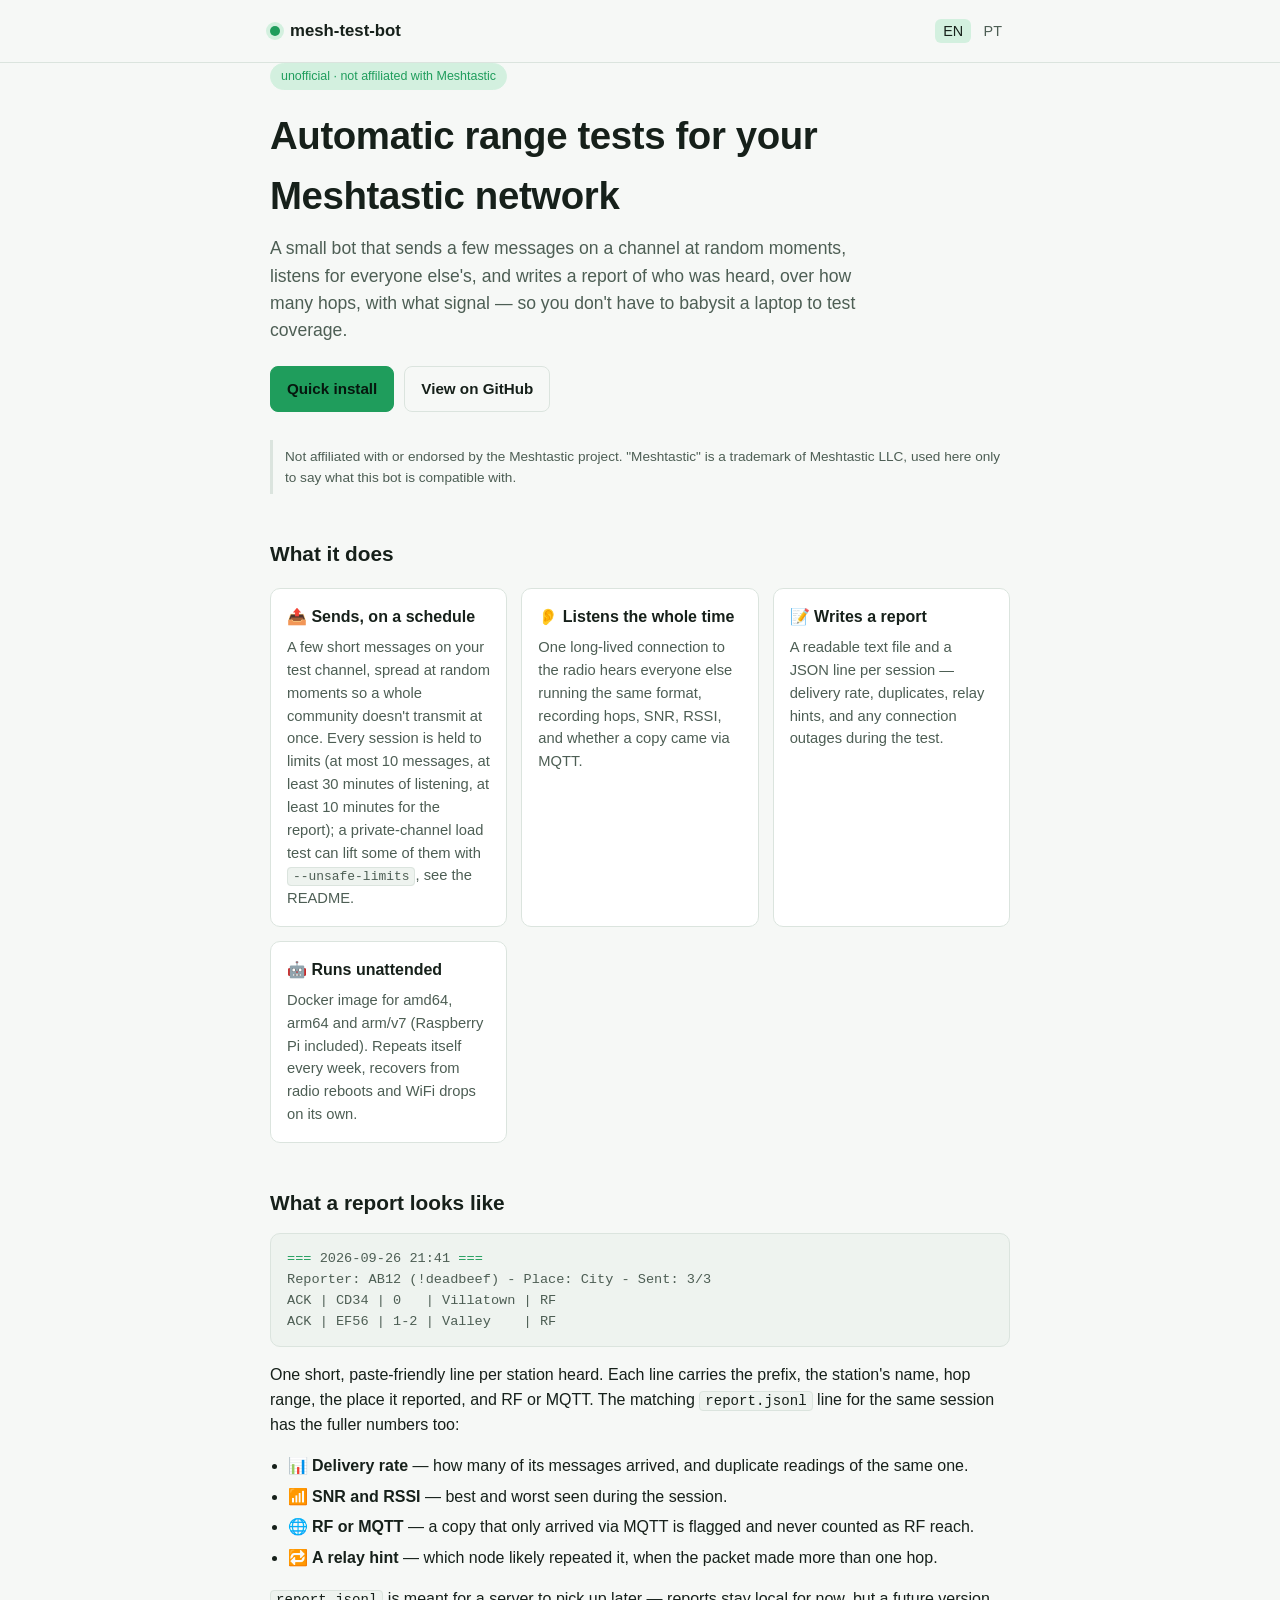
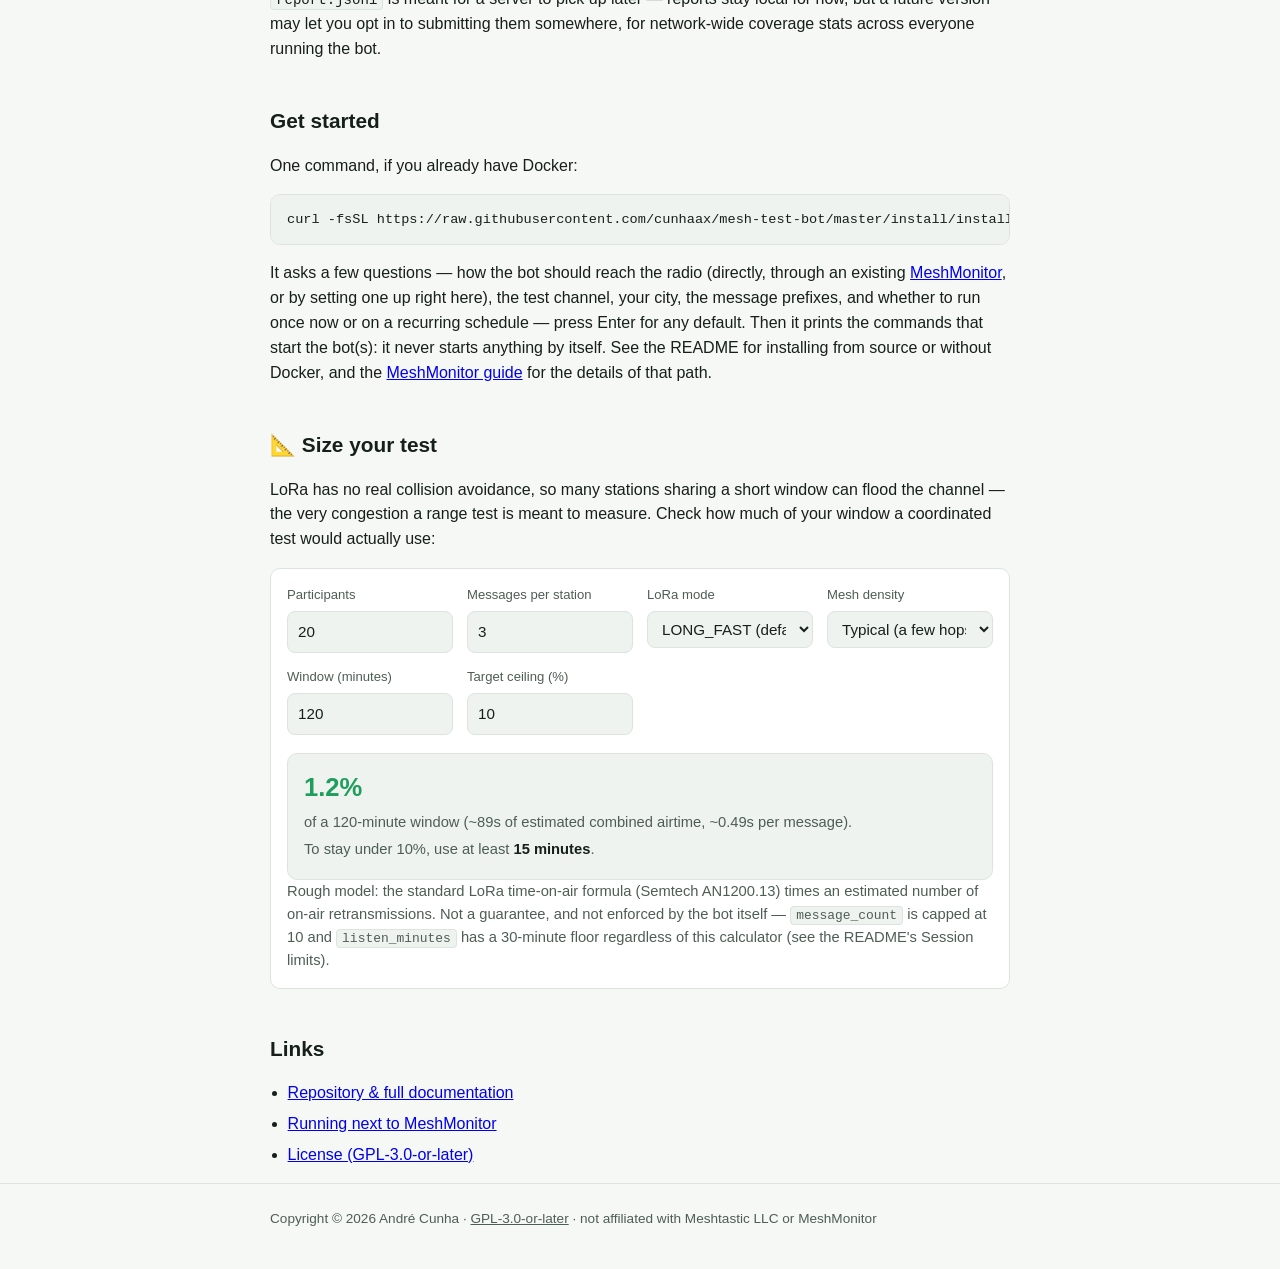
==== docs/index.html @ 31a236e5 "Address review: docs, upgrade note and test gaps for the limits change The README contradicted the u" ====
<!doctype html>
<html lang="en">
<head>
<meta charset="utf-8">
<meta name="viewport" content="width=device-width, initial-scale=1">
<title>mesh-test-bot</title>
<meta name="description" content="An unofficial bot for automatic range tests on a Meshtastic network: scheduled messages, RF/MQTT-aware listening, and a per-session report.">
<link rel="stylesheet" href="assets/style.css">
</head>
<body>
<header class="top">
  <div class="wrap">
    <a class="brand" href="./"><span class="dot"></span> mesh-test-bot</a>
    <nav class="langs">
      <a class="current" href="./">EN</a>
      <a href="pt/">PT</a>
    </nav>
  </div>
</header>

<main class="wrap">
  <section class="hero">
    <span class="badge">unofficial · not affiliated with Meshtastic</span>
    <h1>Automatic range tests for your Meshtastic network</h1>
    <p class="lead">
      A small bot that sends a few messages on a channel at random moments, listens for
      everyone else's, and writes a report of who was heard, over how many hops, with
      what signal — so you don't have to babysit a laptop to test coverage.
    </p>
    <div class="cta-row">
      <a class="btn primary" href="https://github.com/cunhaax/mesh-test-bot#quick-install-docker-no-git">Quick install</a>
      <a class="btn ghost" href="https://github.com/cunhaax/mesh-test-bot">View on GitHub</a>
    </div>
    <p class="disclaimer">
      Not affiliated with or endorsed by the Meshtastic project. "Meshtastic" is a
      trademark of Meshtastic LLC, used here only to say what this bot is compatible with.
    </p>
  </section>

  <h2>What it does</h2>
  <div class="grid">
    <div class="card">
      <h3>📤 Sends, on a schedule</h3>
      <p>A few short messages on your test channel, spread at random moments so a whole
      community doesn't transmit at once. Every session is held to limits (at most 10 messages,
      at least 30 minutes of listening, at least 10 minutes for the report); a private-channel load
      test can lift some of them with <code>--unsafe-limits</code>, see the README.</p>
    </div>
    <div class="card">
      <h3>👂 Listens the whole time</h3>
      <p>One long-lived connection to the radio hears everyone else running the same
      format, recording hops, SNR, RSSI, and whether a copy came via MQTT.</p>
    </div>
    <div class="card">
      <h3>📝 Writes a report</h3>
      <p>A readable text file and a JSON line per session — delivery rate, duplicates,
      relay hints, and any connection outages during the test.</p>
    </div>
    <div class="card">
      <h3>🤖 Runs unattended</h3>
      <p>Docker image for amd64, arm64 and arm/v7 (Raspberry Pi included). Repeats itself
      every week, recovers from radio reboots and WiFi drops on its own.</p>
    </div>
  </div>

  <h2>What a report looks like</h2>
  <pre class="report-sample"><span class="hl">===</span> 2026-09-26 21:41 <span class="hl">===</span>
Reporter: AB12 (!deadbeef) - Place: City - Sent: 3/3
ACK | CD34 | 0   | Villatown | RF
ACK | EF56 | 1-2 | Valley    | RF</pre>
  <p>One short, paste-friendly line per station heard. Each line carries the prefix,
  the station's name, hop range, the place it reported, and RF or MQTT. The matching
  <code>report.jsonl</code> line for the same session has the fuller numbers too:</p>
  <ul class="plain">
    <li>📊 <strong>Delivery rate</strong> — how many of its messages arrived, and duplicate readings of the same one.</li>
    <li>📶 <strong>SNR and RSSI</strong> — best and worst seen during the session.</li>
    <li>🌐 <strong>RF or MQTT</strong> — a copy that only arrived via MQTT is flagged and never counted as RF reach.</li>
    <li>🔁 <strong>A relay hint</strong> — which node likely repeated it, when the packet made more than one hop.</li>
  </ul>
  <p><code>report.jsonl</code> is meant for a server to pick up later — reports stay
  local for now, but a future version may let you opt in to submitting them
  somewhere, for network-wide coverage stats across everyone running the bot.</p>

  <h2>Get started</h2>
  <p>One command, if you already have Docker:</p>
  <pre><code>curl -fsSL https://raw.githubusercontent.com/cunhaax/mesh-test-bot/master/install/install.sh | sh</code></pre>
  <p>It asks a few questions — how the bot should reach the radio (directly, through an
  existing <a href="https://meshmonitor.org">MeshMonitor</a>, or by setting one up right
  here), the test channel, your city, the message prefixes, and whether to run once now
  or on a recurring schedule — press Enter for any default. Then it prints the commands that start the bot(s): it never starts anything by itself.
  See the README for installing from source or without Docker, and the
  <a href="https://github.com/cunhaax/mesh-test-bot/blob/master/docs/meshmonitor.md">MeshMonitor guide</a>
  for the details of that path.</p>

  <h2>📐 Size your test</h2>
  <p>LoRa has no real collision avoidance, so many stations sharing a short window can
  flood the channel — the very congestion a range test is meant to measure. Check how
  much of your window a coordinated test would actually use:</p>

  <div class="calc card">
    <div class="calc-grid">
      <label>Participants
        <input type="number" id="calcParticipants" value="20" min="1" max="5000">
      </label>
      <label>Messages per station
        <input type="number" id="calcCount" value="3" min="1" max="50">
      </label>
      <label>LoRa mode
        <select id="calcMode">
          <option value="LONG_FAST" selected>LONG_FAST (default)</option>
          <option value="MEDIUM_FAST">MEDIUM_FAST</option>
          <option value="SHORT_FAST">SHORT_FAST</option>
          <option value="SHORT_TURBO">SHORT_TURBO</option>
          <option value="LONG_MODERATE">LONG_MODERATE</option>
          <option value="LONG_SLOW">LONG_SLOW</option>
          <option value="custom">Custom…</option>
        </select>
      </label>
      <label>Mesh density
        <select id="calcMultiplier">
          <option value="1.5">Sparse (mostly direct, ~1.5×)</option>
          <option value="3" selected>Typical (a few hops, ~3×)</option>
          <option value="5">Dense (many relays, ~5×)</option>
        </select>
      </label>
      <label>Window (minutes)
        <input type="number" id="calcWindow" value="120" min="1" max="10080">
      </label>
      <label>Target ceiling (%)
        <input type="number" id="calcTarget" value="10" min="1" max="100">
      </label>
      <div class="calc-custom" id="calcCustomFields" hidden>
        <label>Bandwidth (kHz) <input type="number" id="calcBw" value="250" min="10" max="1000"></label>
        <label>Spreading factor <input type="number" id="calcSf" value="11" min="7" max="12"></label>
        <label>Coding rate (4/x) <input type="number" id="calcCr" value="5" min="5" max="8"></label>
      </div>
    </div>
    <div class="calc-result" id="calcResult"></div>
    <p class="calc-note">Rough model: the standard LoRa time-on-air formula (Semtech
    AN1200.13) times an estimated number of on-air retransmissions. Not a guarantee, and
    not enforced by the bot itself — <code>message_count</code> is capped at 10 and
    <code>listen_minutes</code> has a 30-minute floor regardless of this calculator (see
    the README's Session limits).</p>
  </div>

  <h2>Links</h2>
  <ul class="plain">
    <li><a href="https://github.com/cunhaax/mesh-test-bot">Repository &amp; full documentation</a></li>
    <li><a href="https://github.com/cunhaax/mesh-test-bot/blob/master/docs/meshmonitor.md">Running next to MeshMonitor</a></li>
    <li><a href="https://github.com/cunhaax/mesh-test-bot/blob/master/LICENSE">License (GPL-3.0-or-later)</a></li>
  </ul>
</main>

<footer>
  <div class="wrap">
    Copyright © 2026 André Cunha · <a href="https://github.com/cunhaax/mesh-test-bot/blob/master/LICENSE">GPL-3.0-or-later</a> · not affiliated with Meshtastic LLC or MeshMonitor
  </div>
</footer>

<script src="assets/calculator.js"></script>
<script>
MeshCalc.wireForm({
  place: "City",
  of: function (windowMinutes, totalAirtime, perTx) {
    return "of a " + windowMinutes + "-minute window (~" + totalAirtime +
      "s of estimated combined airtime, ~" + perTx + "s per message).";
  },
  target: function (targetPercent, minutes) {
    return "To stay under " + targetPercent + "%, use at least <strong>" + minutes + " minutes</strong>.";
  }
});
</script>
</body>
</html>
---- docs/assets/style.css ----
:root {
  --bg: #0f1512;
  --panel: #161d19;
  --border: #263129;
  --text: #e7ede9;
  --muted: #9db0a4;
  --accent: #5fd38d;
  --accent-dim: #2f6b4c;
  --mono-bg: #0b100d;
  --danger: #ff8a7a;
  --danger-dim: #4a251f;
  --radius: 10px;
  --max: 780px;
}

@media (prefers-color-scheme: light) {
  :root {
    --bg: #f6f8f6;
    --panel: #ffffff;
    --border: #dbe4de;
    --text: #16201a;
    --muted: #4d5e54;
    --accent: #1f9d5c;
    --accent-dim: #d3f0df;
    --mono-bg: #eef3ef;
    --danger: #c0392b;
    --danger-dim: #fbe4e1;
  }
}

* { box-sizing: border-box; }

html { scroll-behavior: smooth; }

body {
  margin: 0;
  background: var(--bg);
  color: var(--text);
  font-family: -apple-system, BlinkMacSystemFont, "Segoe UI", Roboto, Helvetica, Arial, sans-serif;
  line-height: 1.55;
}

.wrap {
  max-width: var(--max);
  margin: 0 auto;
  padding: 0 20px;
}

header.top {
  border-bottom: 1px solid var(--border);
  padding: 18px 0;
}

header.top .wrap {
  display: flex;
  align-items: center;
  justify-content: space-between;
  gap: 12px;
}

.brand {
  display: flex;
  align-items: center;
  gap: 10px;
  font-weight: 700;
  font-size: 1.05rem;
  color: var(--text);
  text-decoration: none;
}

.brand .dot {
  width: 10px;
  height: 10px;
  border-radius: 50%;
  background: var(--accent);
  box-shadow: 0 0 0 4px var(--accent-dim);
  flex: none;
}

.langs a {
  color: var(--muted);
  text-decoration: none;
  font-size: 0.9rem;
  padding: 4px 8px;
  border-radius: 6px;
}

.langs a.current {
  color: var(--text);
  background: var(--accent-dim);
}

main { padding: 48px 0 64px; }

.hero h1 {
  font-size: clamp(1.7rem, 4vw, 2.4rem);
  margin: 0 0 10px;
  letter-spacing: -0.01em;
}

.hero p.lead {
  color: var(--muted);
  font-size: 1.1rem;
  max-width: 60ch;
  margin: 0 0 22px;
}

.badge {
  display: inline-block;
  font-size: 0.78rem;
  color: var(--accent);
  border: 1px solid var(--accent-dim);
  background: var(--accent-dim);
  padding: 3px 10px;
  border-radius: 999px;
  margin-bottom: 16px;
}

.cta-row {
  display: flex;
  flex-wrap: wrap;
  gap: 10px;
  margin: 8px 0 4px;
}

.btn {
  display: inline-block;
  padding: 10px 16px;
  border-radius: 8px;
  text-decoration: none;
  font-weight: 600;
  font-size: 0.95rem;
  border: 1px solid var(--border);
}

.btn.primary {
  background: var(--accent);
  color: #06170e;
  border-color: var(--accent);
}

.btn.ghost {
  color: var(--text);
  background: transparent;
}

.disclaimer {
  font-size: 0.85rem;
  color: var(--muted);
  border-left: 3px solid var(--border);
  padding: 6px 0 6px 12px;
  margin: 28px 0;
}

h2 {
  font-size: 1.3rem;
  margin: 44px 0 14px;
}

.grid {
  display: grid;
  grid-template-columns: repeat(auto-fit, minmax(200px, 1fr));
  gap: 14px;
  margin: 18px 0;
}

.card {
  background: var(--panel);
  border: 1px solid var(--border);
  border-radius: var(--radius);
  padding: 16px;
}

.card h3 {
  margin: 0 0 6px;
  font-size: 1rem;
}

.card p {
  margin: 0;
  color: var(--muted);
  font-size: 0.92rem;
}

pre {
  background: var(--mono-bg);
  border: 1px solid var(--border);
  border-radius: var(--radius);
  padding: 14px 16px;
  overflow-x: auto;
  font-size: 0.85rem;
}

code {
  font-family: ui-monospace, SFMono-Regular, Menlo, Consolas, monospace;
}

p code, li code {
  background: var(--mono-bg);
  border: 1px solid var(--border);
  border-radius: 4px;
  padding: 1px 5px;
  font-size: 0.88em;
}

.report-sample {
  color: var(--muted);
}
.report-sample .hl { color: var(--accent); }

ul.plain {
  padding-left: 1.1em;
  color: var(--text);
}
ul.plain li { margin: 6px 0; }

footer {
  border-top: 1px solid var(--border);
  padding: 24px 0 40px;
  color: var(--muted);
  font-size: 0.85rem;
}

footer a { color: var(--muted); }

.calc-grid {
  display: grid;
  grid-template-columns: repeat(auto-fit, minmax(150px, 1fr));
  gap: 14px;
}

.calc-grid label, .calc-custom label {
  display: flex;
  flex-direction: column;
  gap: 6px;
  font-size: 0.82rem;
  color: var(--muted);
}

.calc input, .calc select {
  font: inherit;
  font-size: 0.95rem;
  padding: 8px 10px;
  border-radius: 8px;
  border: 1px solid var(--border);
  background: var(--mono-bg);
  color: var(--text);
  width: 100%;
}

.calc-custom {
  grid-column: 1 / -1;
  display: grid;
  grid-template-columns: repeat(auto-fit, minmax(110px, 1fr));
  gap: 14px;
  margin-top: -2px;
}

.calc-custom[hidden] { display: none; }

.calc-result {
  margin-top: 18px;
  padding: 14px 16px;
  border-radius: var(--radius);
  background: var(--mono-bg);
  border: 1px solid var(--border);
  font-size: 0.92rem;
  color: var(--text);
}

.calc-result .big {
  font-size: 1.6rem;
  font-weight: 700;
  color: var(--accent);
}

.calc-result.over .big { color: var(--danger); }
.calc-result.over { border-color: var(--danger-dim); }

.calc-result p { margin: 4px 0; }
.calc-result strong { color: var(--text); }

.calc-note {
  font-size: 0.8rem;
  color: var(--muted);
  margin-top: 12px;
}

@media (max-width: 480px) {
  .cta-row { flex-direction: column; }
  .btn { text-align: center; }
}
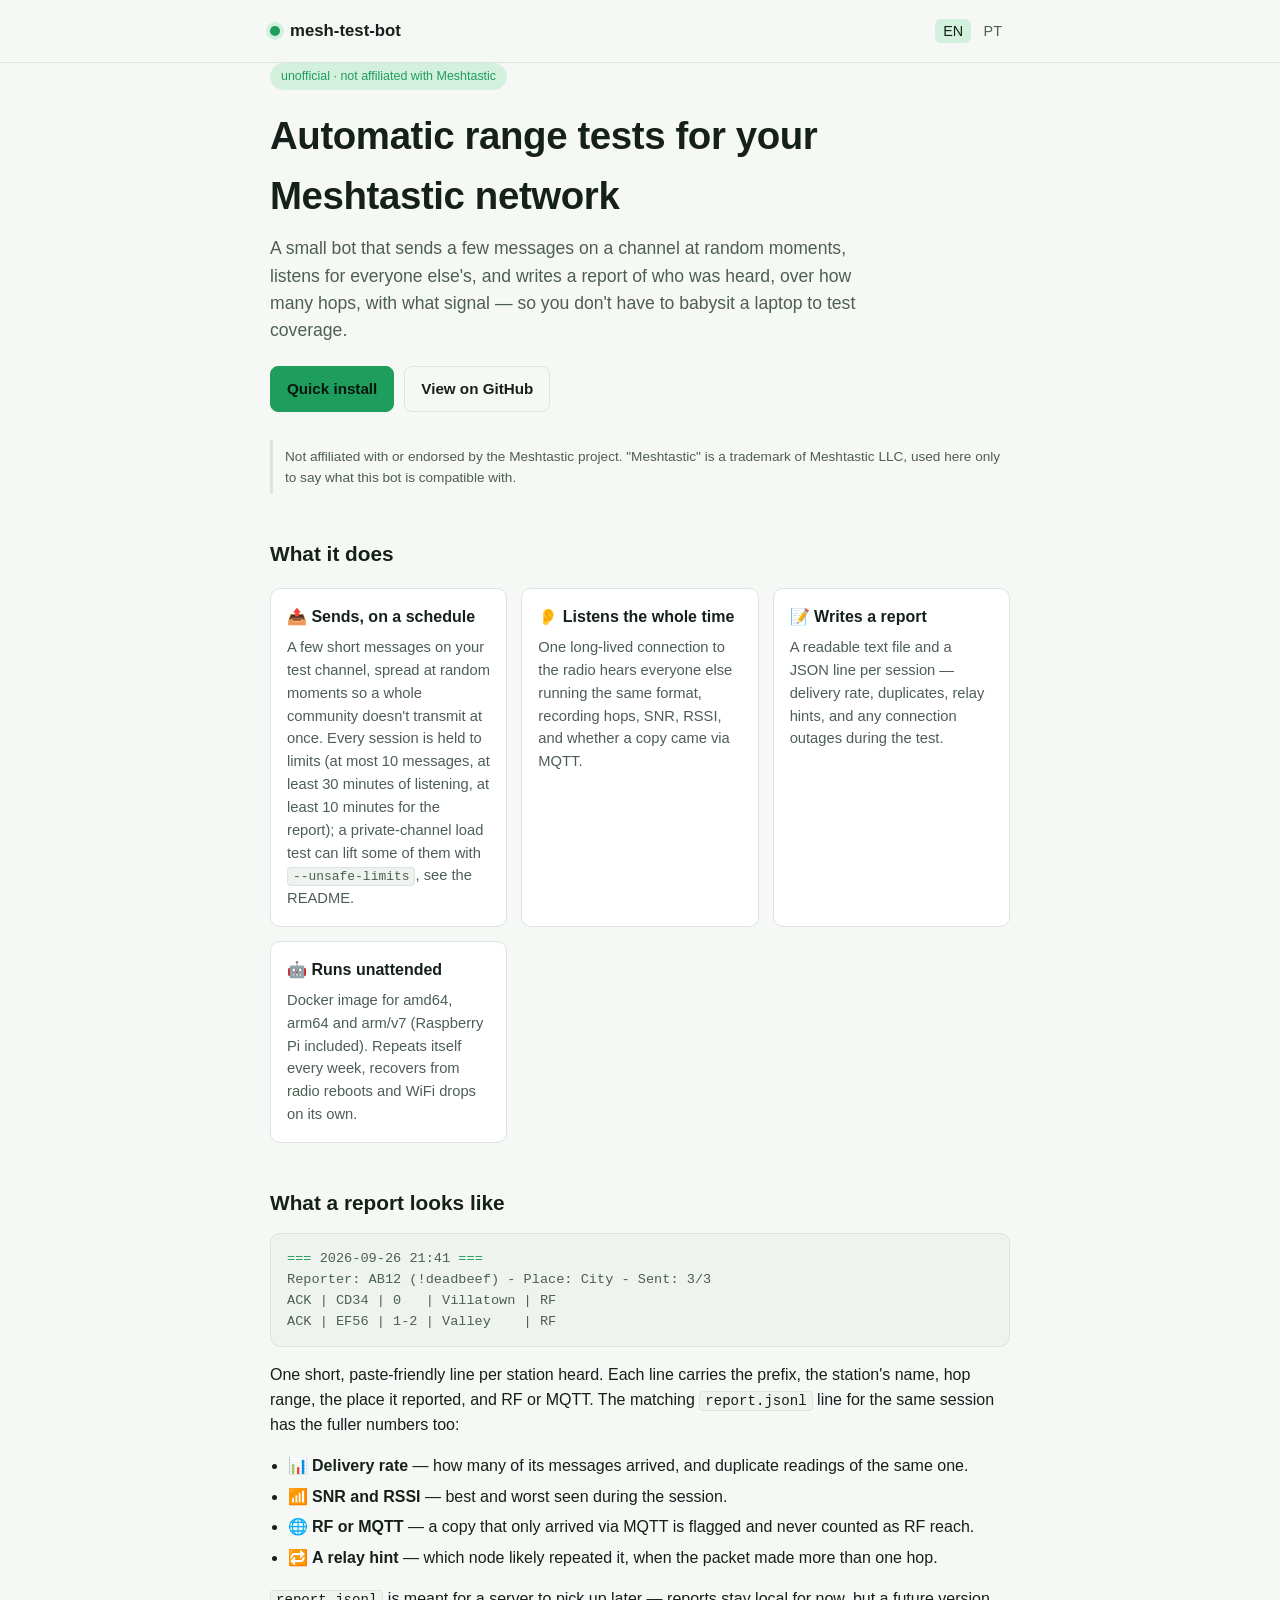
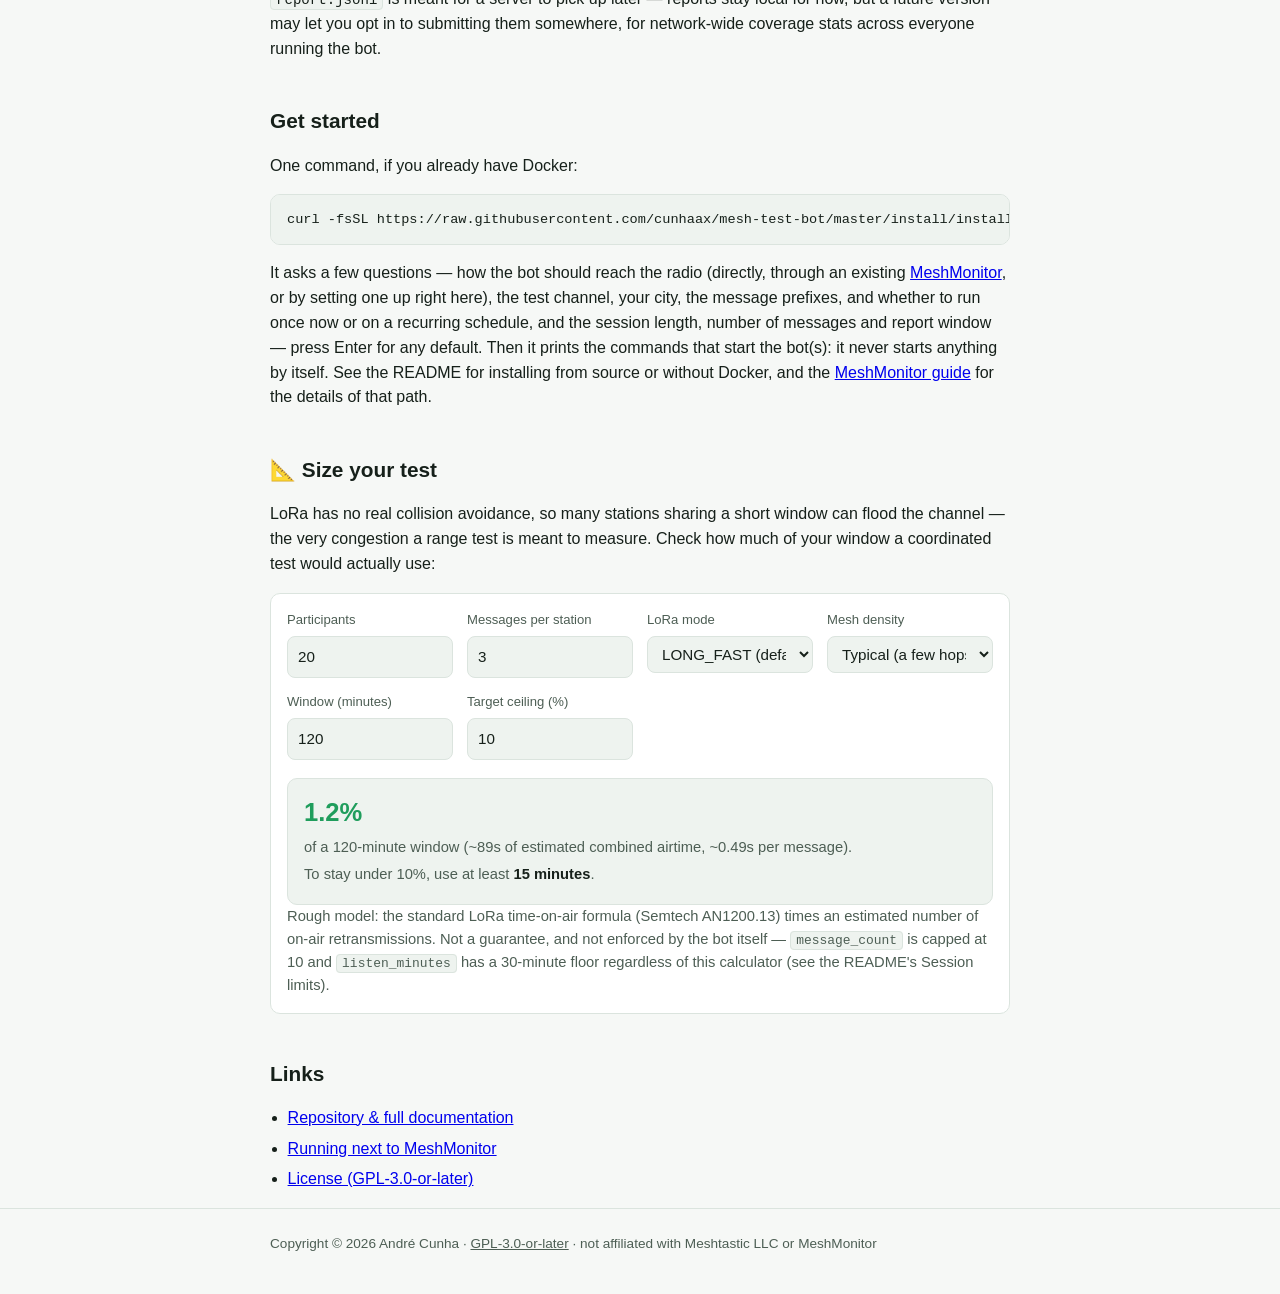
==== commit 30f8540a: "Show the session values in the installer's output and cap their length The printed text named the se" ====
--- a/docs/index.html
+++ b/docs/index.html
@@ -87,7 +87,8 @@
   <p>It asks a few questions — how the bot should reach the radio (directly, through an
   existing <a href="https://meshmonitor.org">MeshMonitor</a>, or by setting one up right
   here), the test channel, your city, the message prefixes, and whether to run once now
-  or on a recurring schedule — press Enter for any default. Then it prints the commands that start the bot(s): it never starts anything by itself.
+  or on a recurring schedule, and the session length, number of messages and report window
+  — press Enter for any default. Then it prints the commands that start the bot(s): it never starts anything by itself.
   See the README for installing from source or without Docker, and the
   <a href="https://github.com/cunhaax/mesh-test-bot/blob/master/docs/meshmonitor.md">MeshMonitor guide</a>
   for the details of that path.</p>
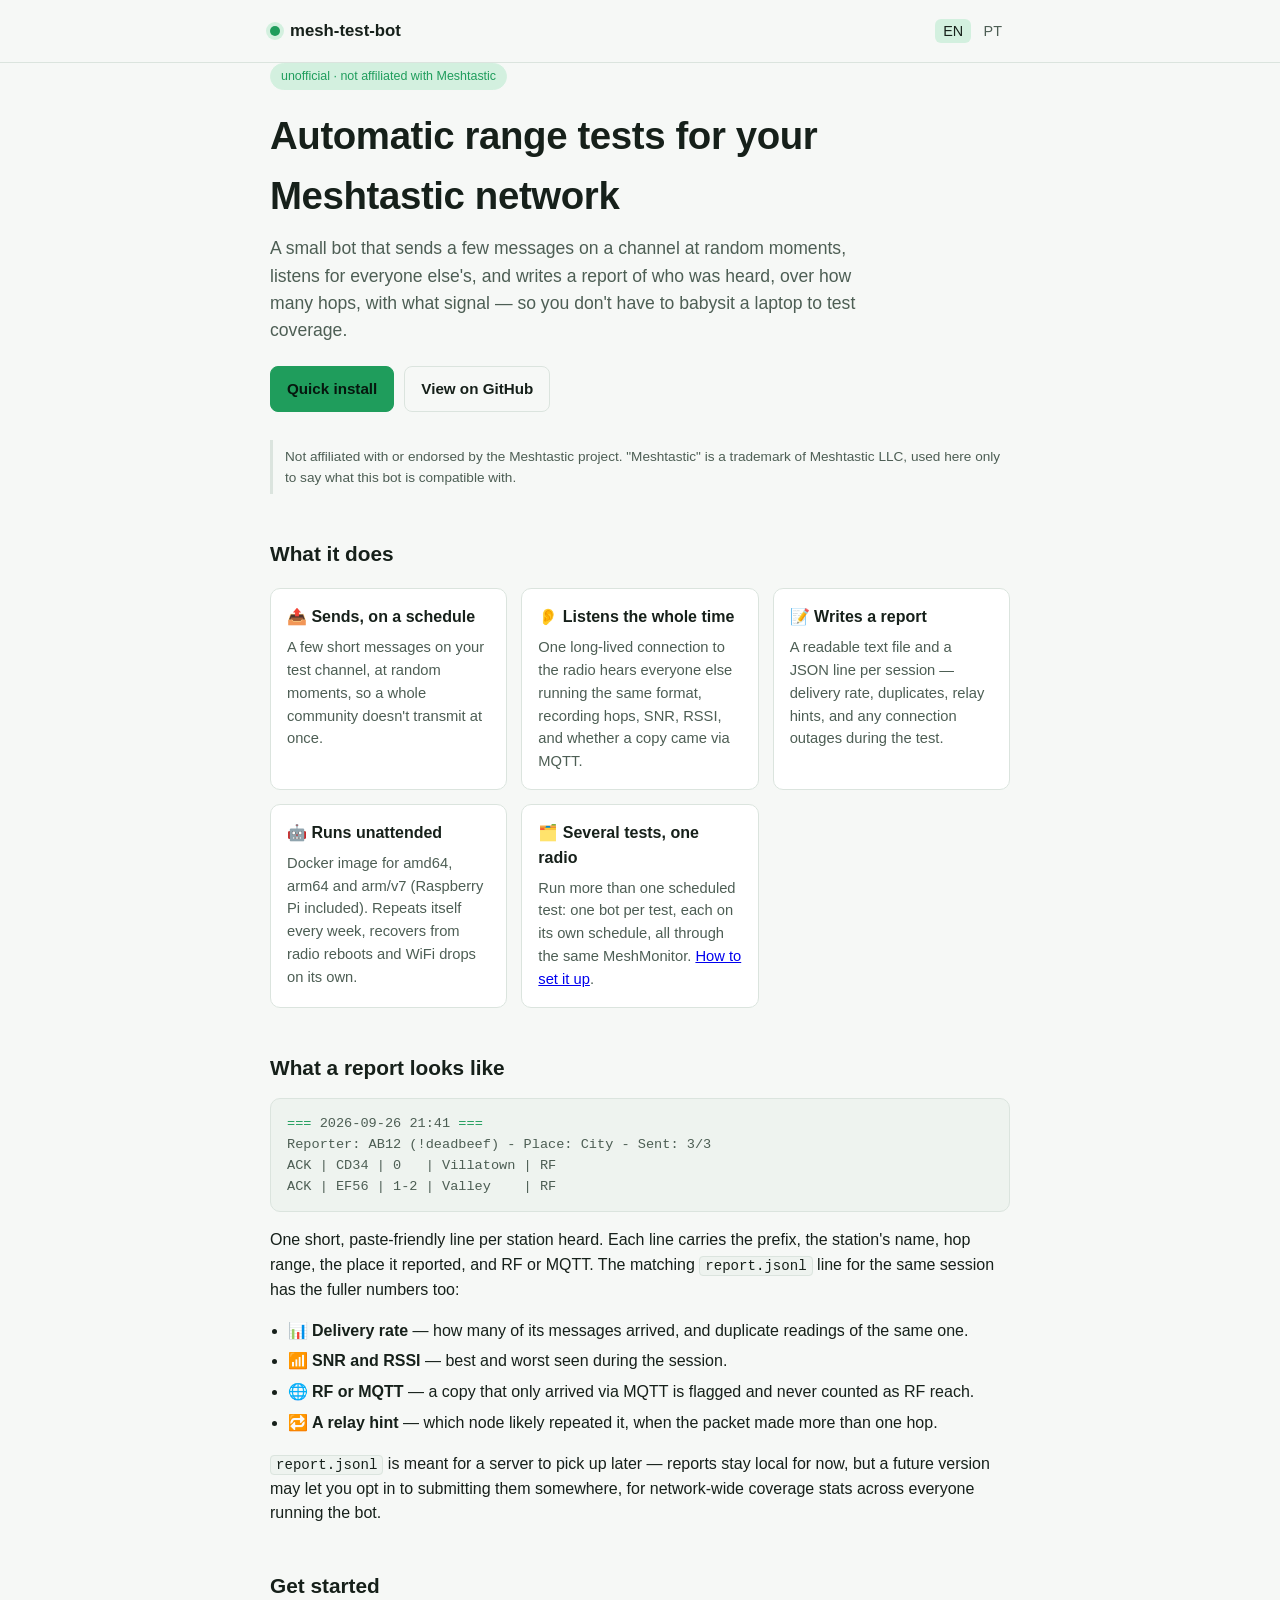
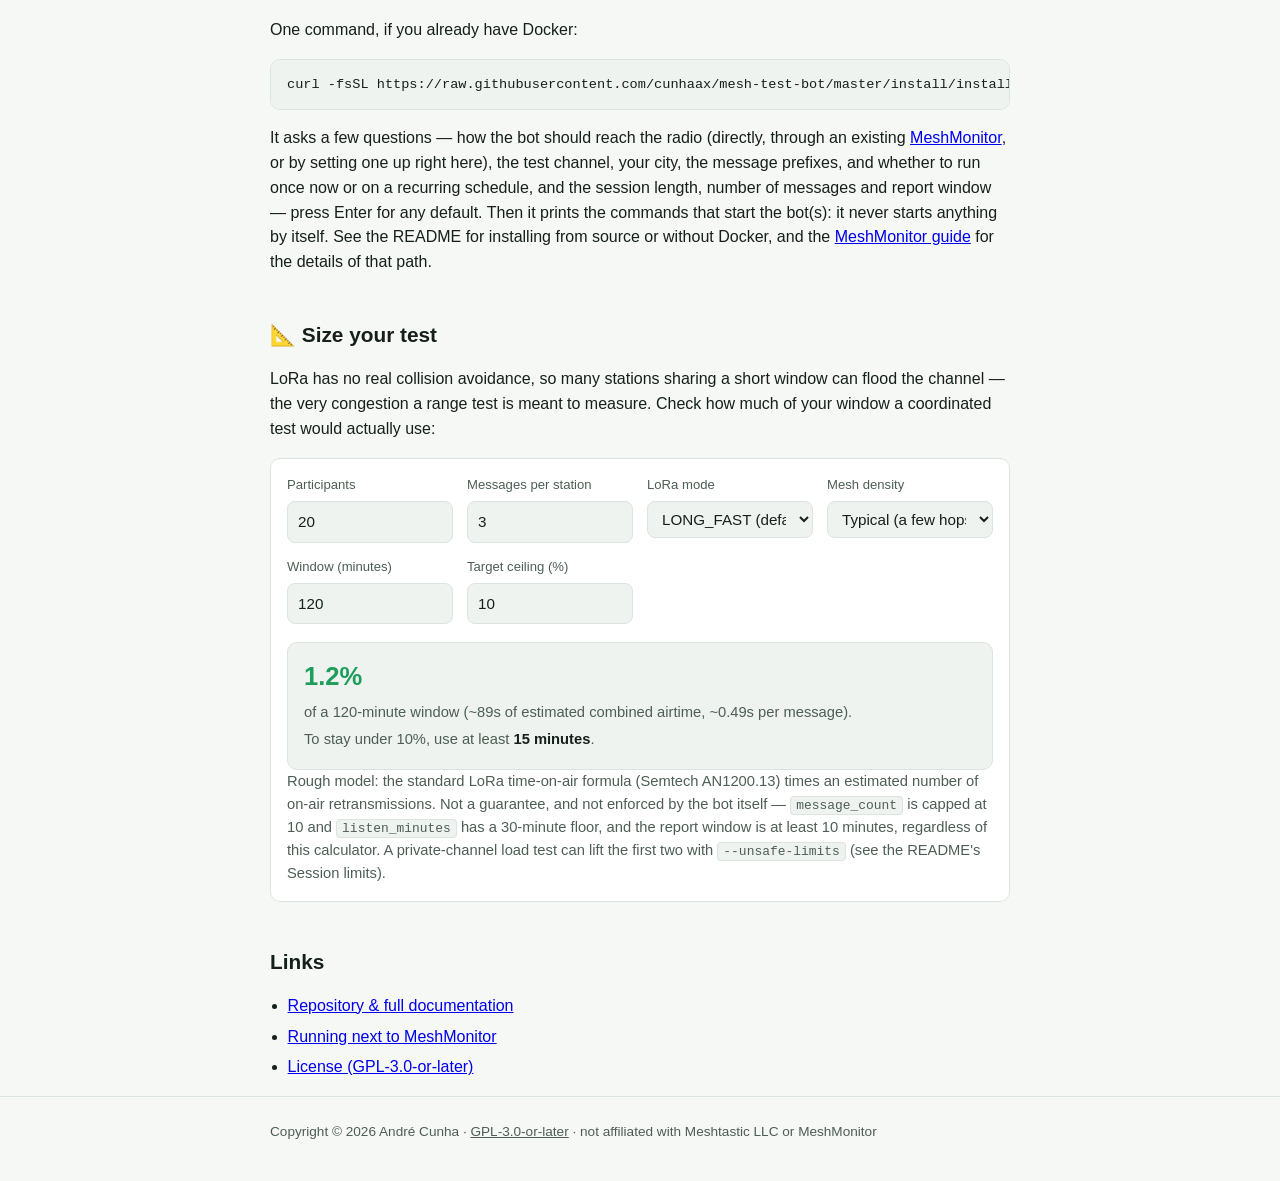
==== commit bdeefae1: "Add a guide for several scheduled bots, and shorten the scheduled card The scheduled card carried th" ====
--- a/docs/index.html
+++ b/docs/index.html
@@ -41,10 +41,8 @@
   <div class="grid">
     <div class="card">
       <h3>📤 Sends, on a schedule</h3>
-      <p>A few short messages on your test channel, spread at random moments so a whole
-      community doesn't transmit at once. Every session is held to limits (at most 10 messages,
-      at least 30 minutes of listening, at least 10 minutes for the report); a private-channel load
-      test can lift some of them with <code>--unsafe-limits</code>, see the README.</p>
+      <p>A few short messages on your test channel, at random moments, so a whole
+      community doesn't transmit at once.</p>
     </div>
     <div class="card">
       <h3>👂 Listens the whole time</h3>
@@ -60,6 +58,11 @@
       <h3>🤖 Runs unattended</h3>
       <p>Docker image for amd64, arm64 and arm/v7 (Raspberry Pi included). Repeats itself
       every week, recovers from radio reboots and WiFi drops on its own.</p>
+    </div>
+    <div class="card">
+      <h3>🗂️ Several tests, one radio</h3>
+      <p>Run more than one scheduled test: one bot per test, each on its own schedule, all
+      through the same MeshMonitor. <a href="https://github.com/cunhaax/mesh-test-bot/blob/master/docs/advanced-multiple-bots.md">How to set it up</a>.</p>
     </div>
   </div>
 
@@ -140,8 +143,9 @@
     <p class="calc-note">Rough model: the standard LoRa time-on-air formula (Semtech
     AN1200.13) times an estimated number of on-air retransmissions. Not a guarantee, and
     not enforced by the bot itself — <code>message_count</code> is capped at 10 and
-    <code>listen_minutes</code> has a 30-minute floor regardless of this calculator (see
-    the README's Session limits).</p>
+    <code>listen_minutes</code> has a 30-minute floor, and the report window is at least 10
+    minutes, regardless of this calculator. A private-channel load test can lift the first two
+    with <code>--unsafe-limits</code> (see the README's Session limits).</p>
   </div>
 
   <h2>Links</h2>
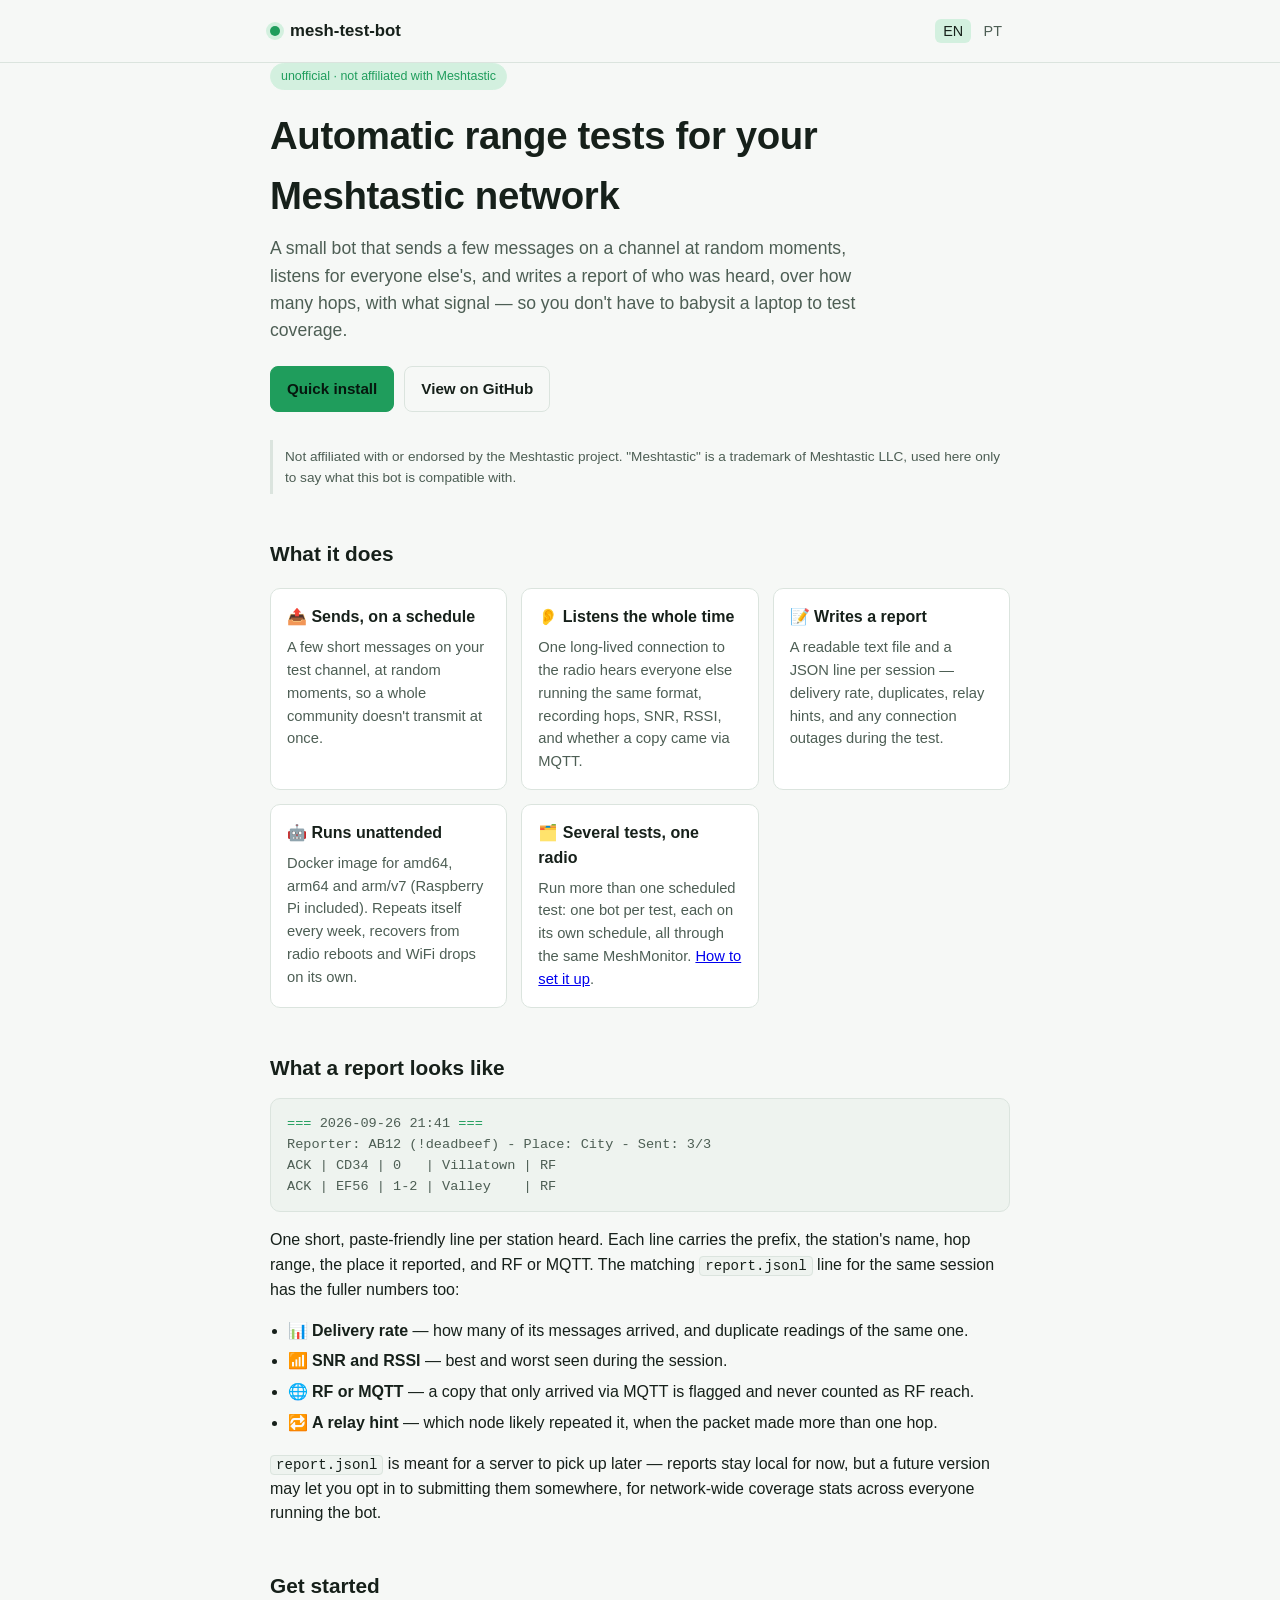
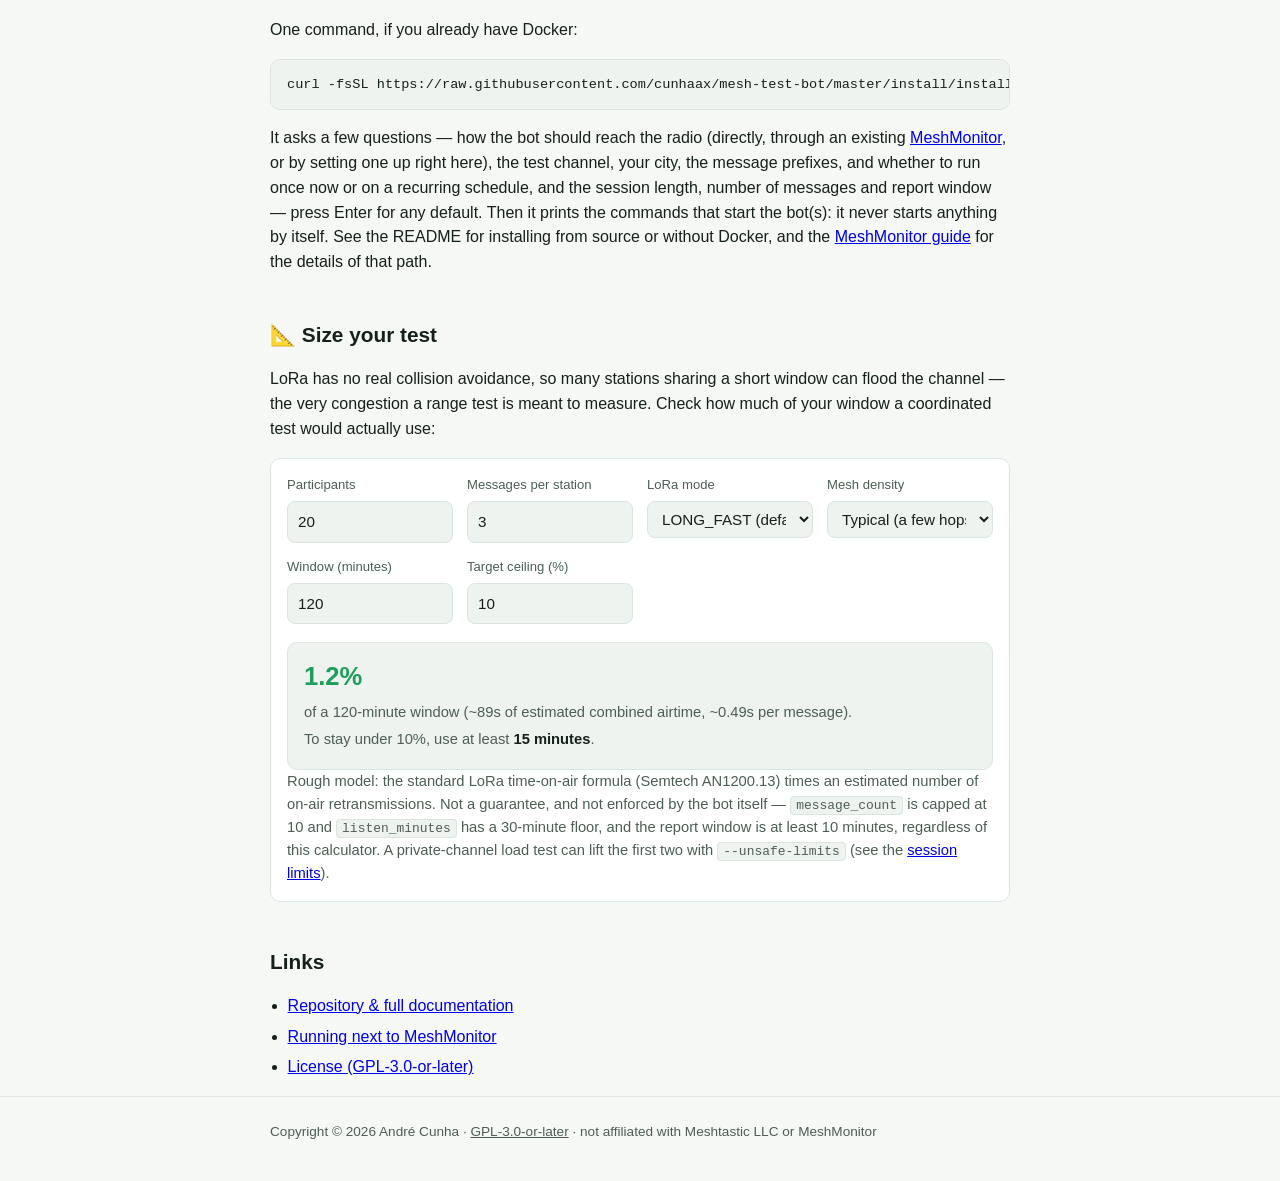
==== commit f3bddcd9: "Split the README into reference pages The README was 539 lines. The message and report format, sessi" ====
--- a/docs/index.html
+++ b/docs/index.html
@@ -145,7 +145,7 @@
     not enforced by the bot itself — <code>message_count</code> is capped at 10 and
     <code>listen_minutes</code> has a 30-minute floor, and the report window is at least 10
     minutes, regardless of this calculator. A private-channel load test can lift the first two
-    with <code>--unsafe-limits</code> (see the README's Session limits).</p>
+    with <code>--unsafe-limits</code> (see the <a href="https://github.com/cunhaax/mesh-test-bot/blob/master/docs/session-limits.md">session limits</a>).</p>
   </div>
 
   <h2>Links</h2>
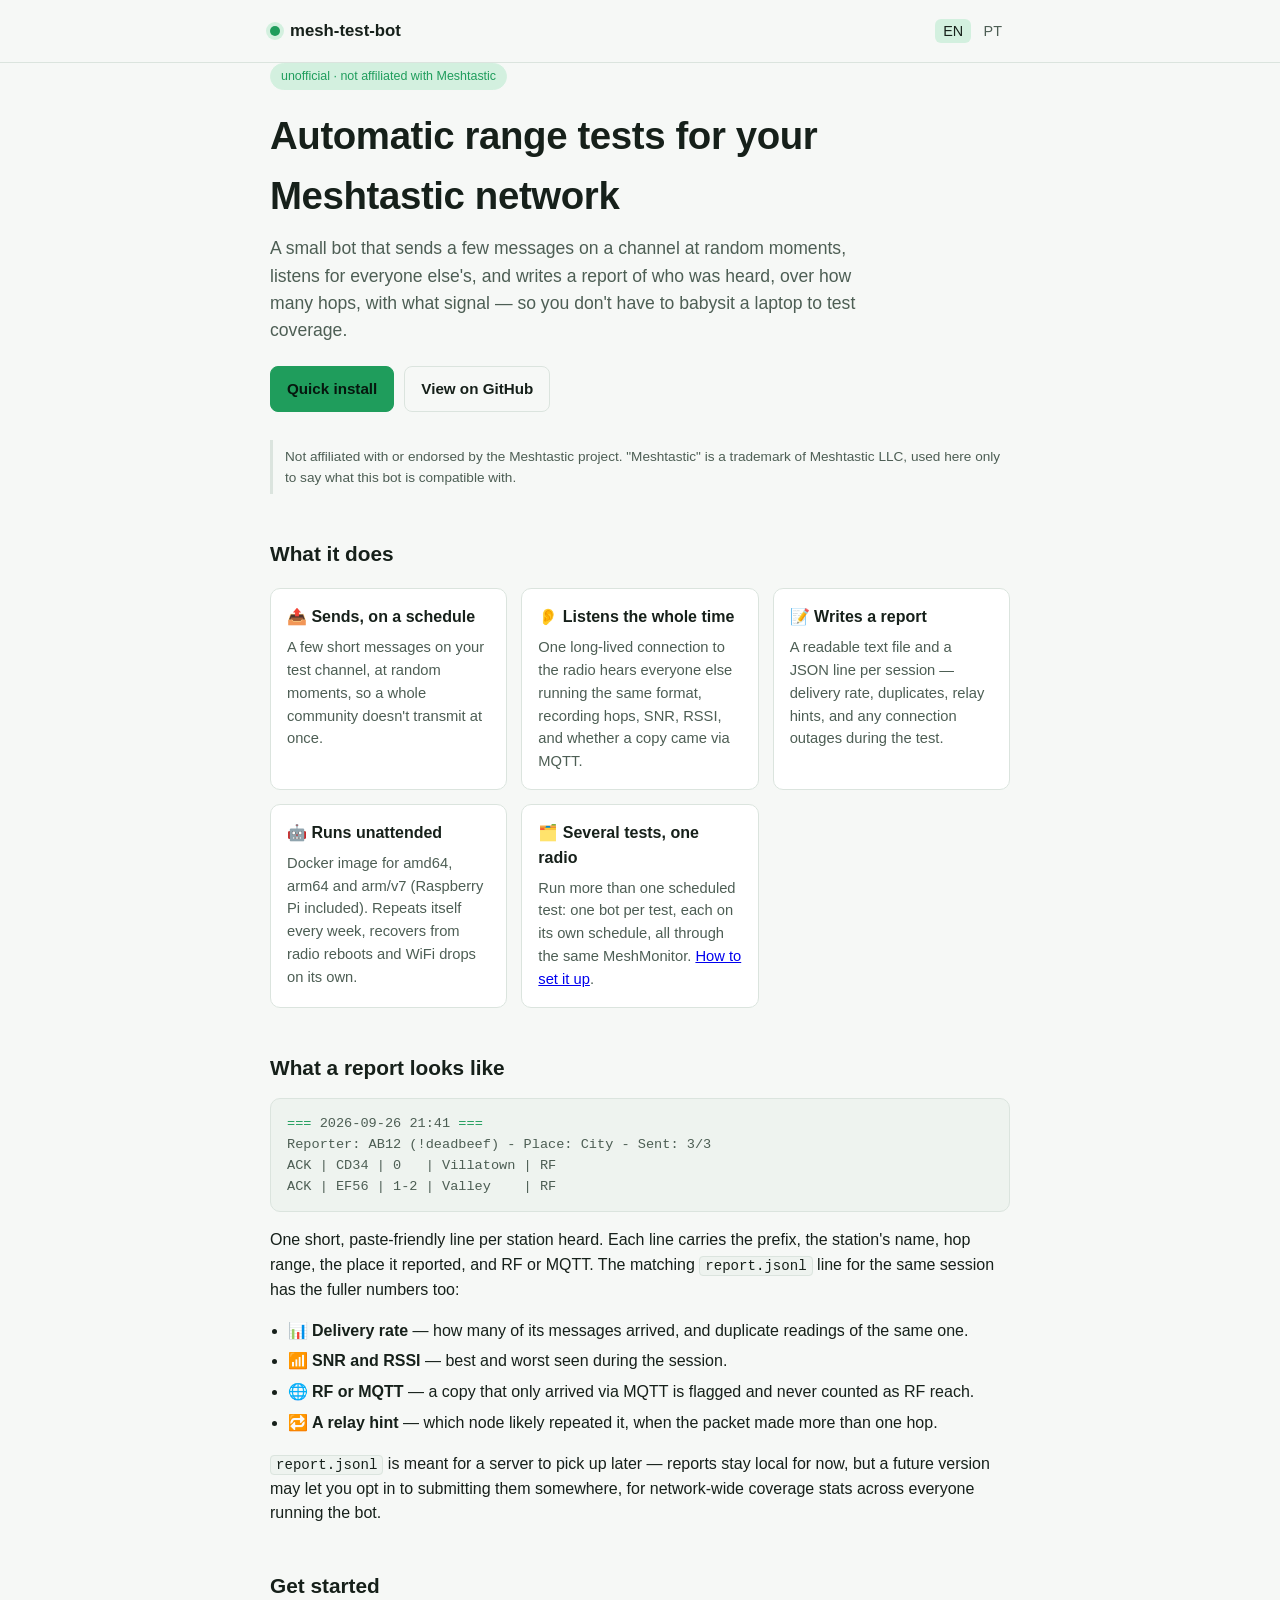
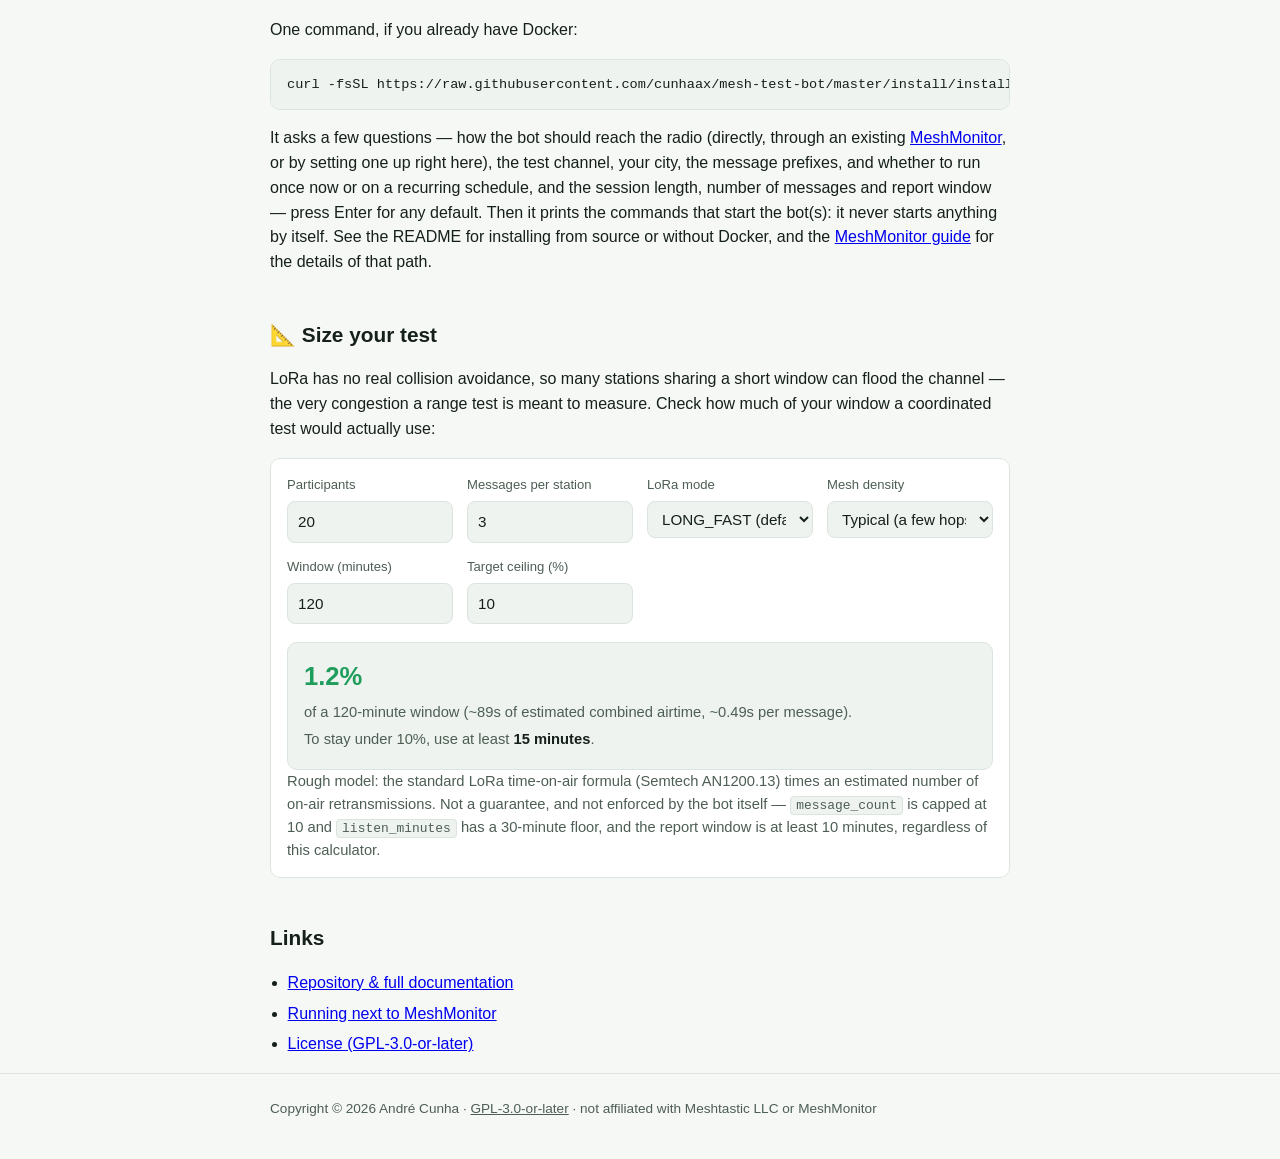
==== commit cb82c064: "Keep --unsafe-limits off the landing pages The landing pages are what most readers see, and they sho" ====
--- a/docs/index.html
+++ b/docs/index.html
@@ -144,8 +144,7 @@
     AN1200.13) times an estimated number of on-air retransmissions. Not a guarantee, and
     not enforced by the bot itself — <code>message_count</code> is capped at 10 and
     <code>listen_minutes</code> has a 30-minute floor, and the report window is at least 10
-    minutes, regardless of this calculator. A private-channel load test can lift the first two
-    with <code>--unsafe-limits</code> (see the <a href="https://github.com/cunhaax/mesh-test-bot/blob/master/docs/session-limits.md">session limits</a>).</p>
+    minutes, regardless of this calculator.</p>
   </div>
 
   <h2>Links</h2>
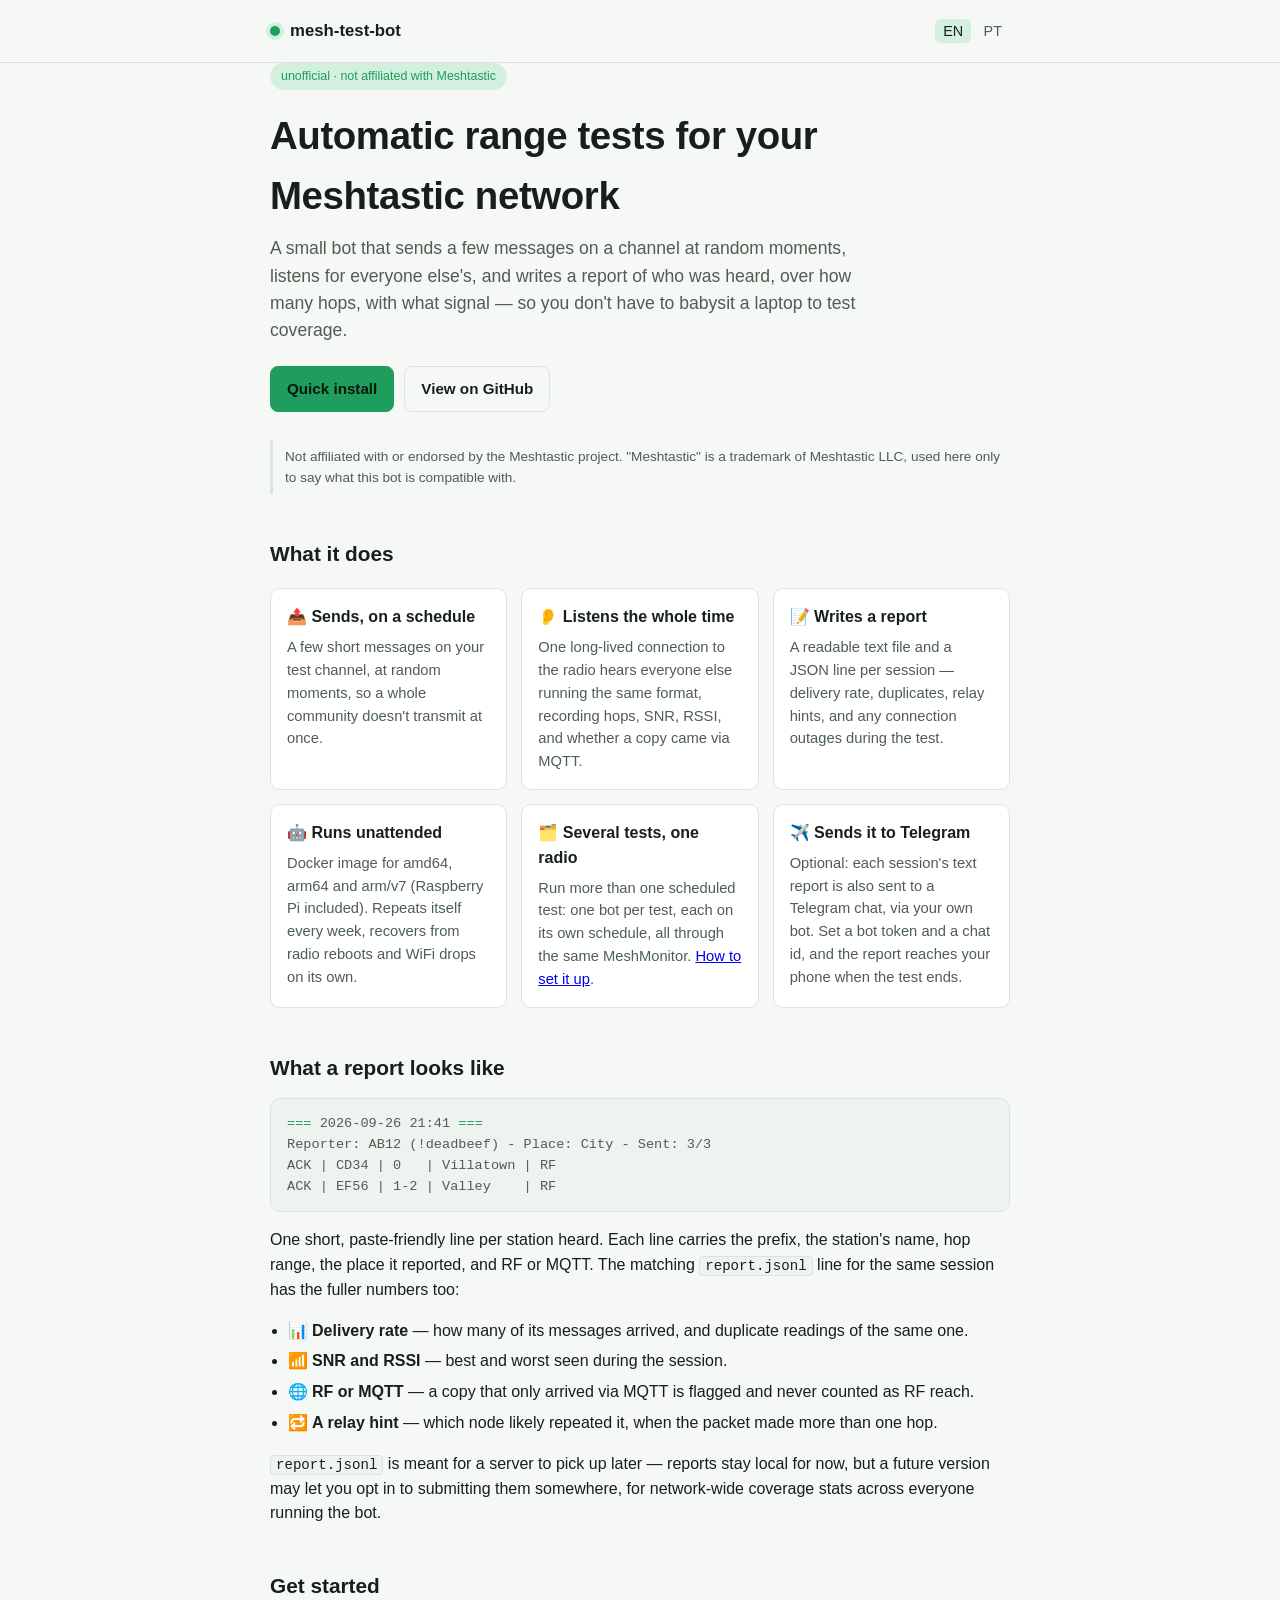
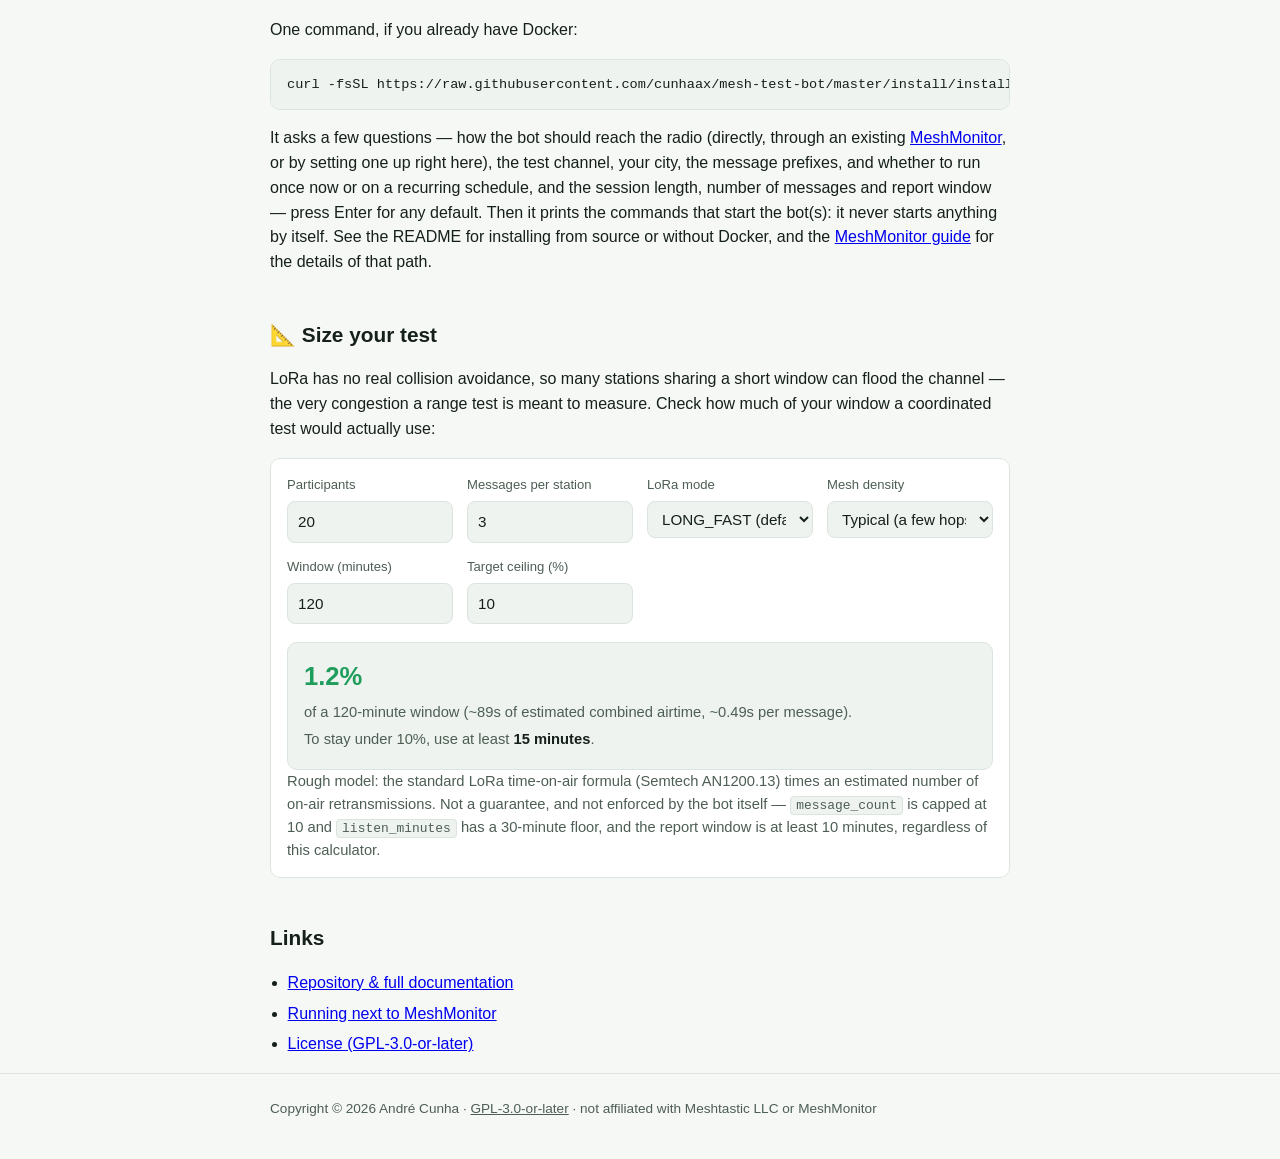
==== commit d7e9743e: "Add a Telegram card to the project pages Co-Authored-By: Claude Sonnet 5.5 <noreply@anthropic.com>" ====
--- a/docs/index.html
+++ b/docs/index.html
@@ -63,6 +63,12 @@
       <h3>🗂️ Several tests, one radio</h3>
       <p>Run more than one scheduled test: one bot per test, each on its own schedule, all
       through the same MeshMonitor. <a href="https://github.com/cunhaax/mesh-test-bot/blob/master/docs/advanced-multiple-bots.md">How to set it up</a>.</p>
+    </div>
+    <div class="card">
+      <h3>✈️ Sends it to Telegram</h3>
+      <p>Optional: each session's text report is also sent to a Telegram chat, via your
+      own bot. Set a bot token and a chat id, and the report reaches your phone when the
+      test ends.</p>
     </div>
   </div>
 
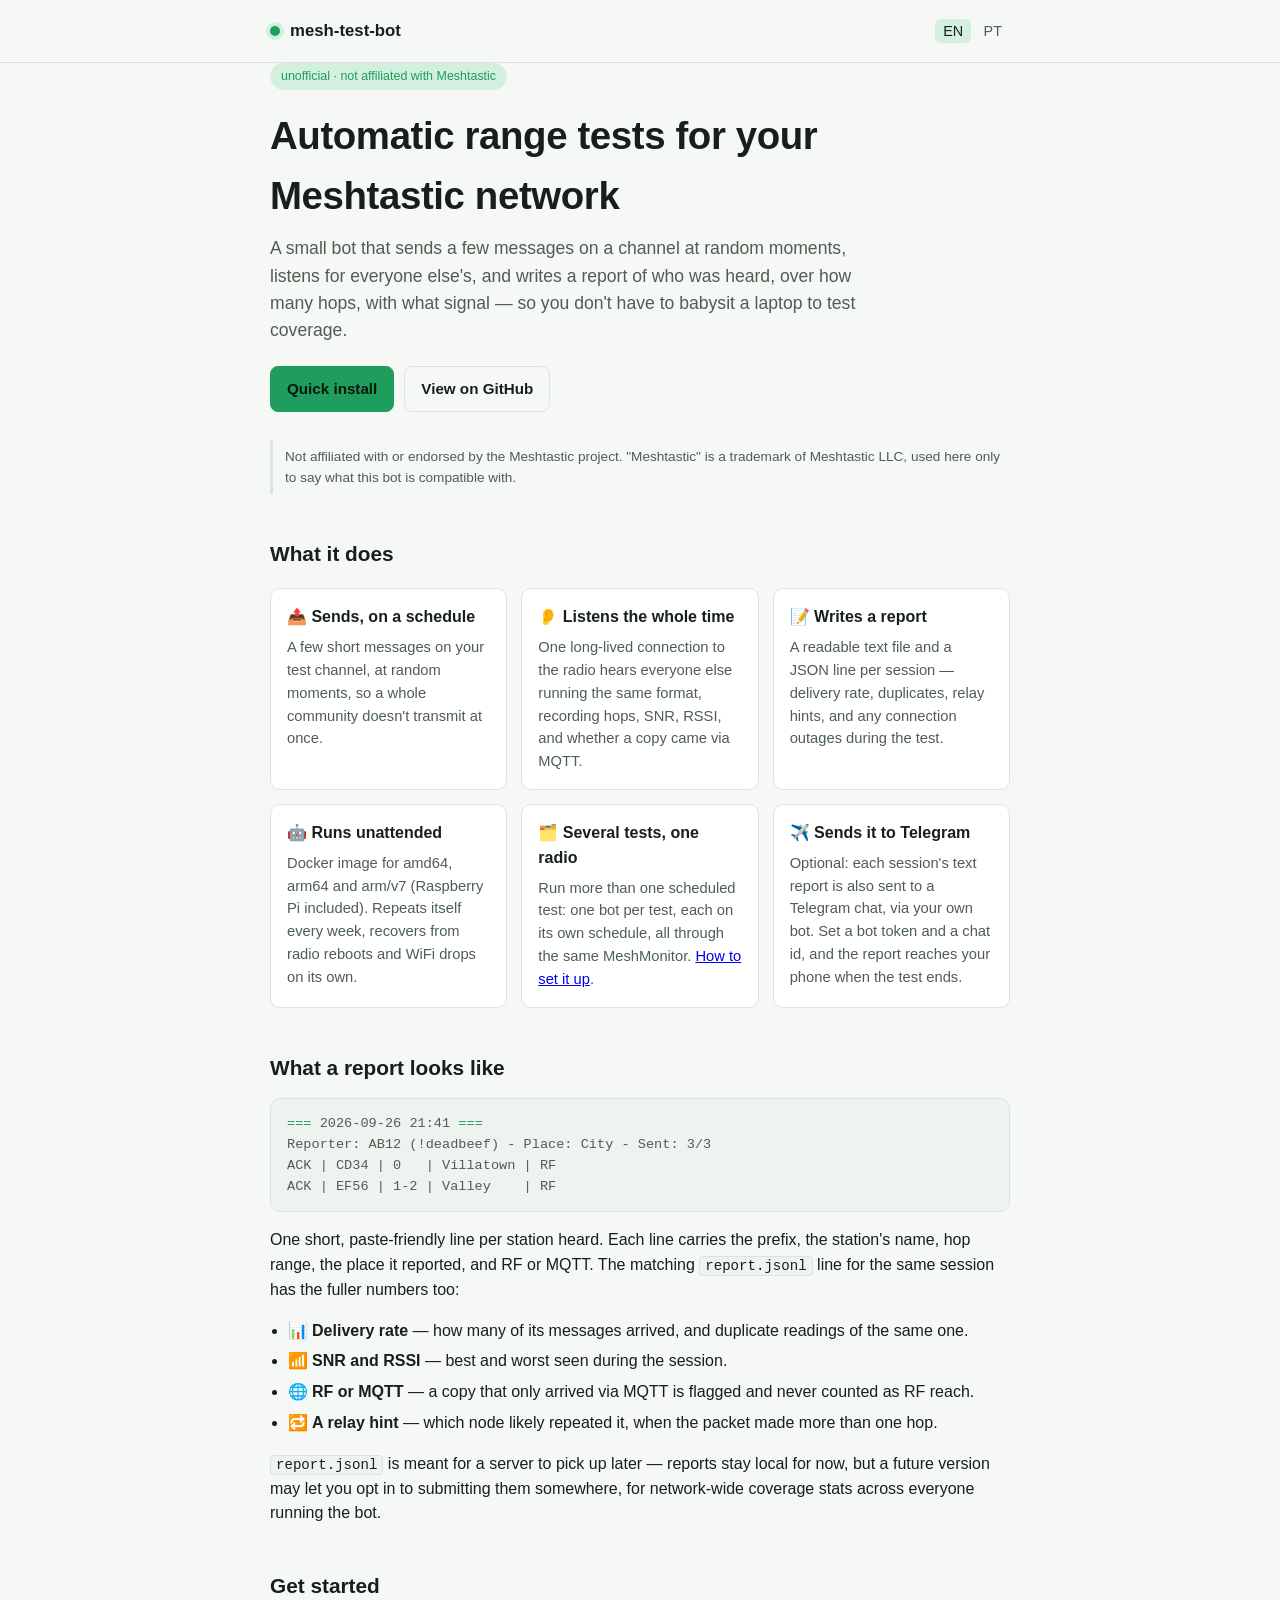
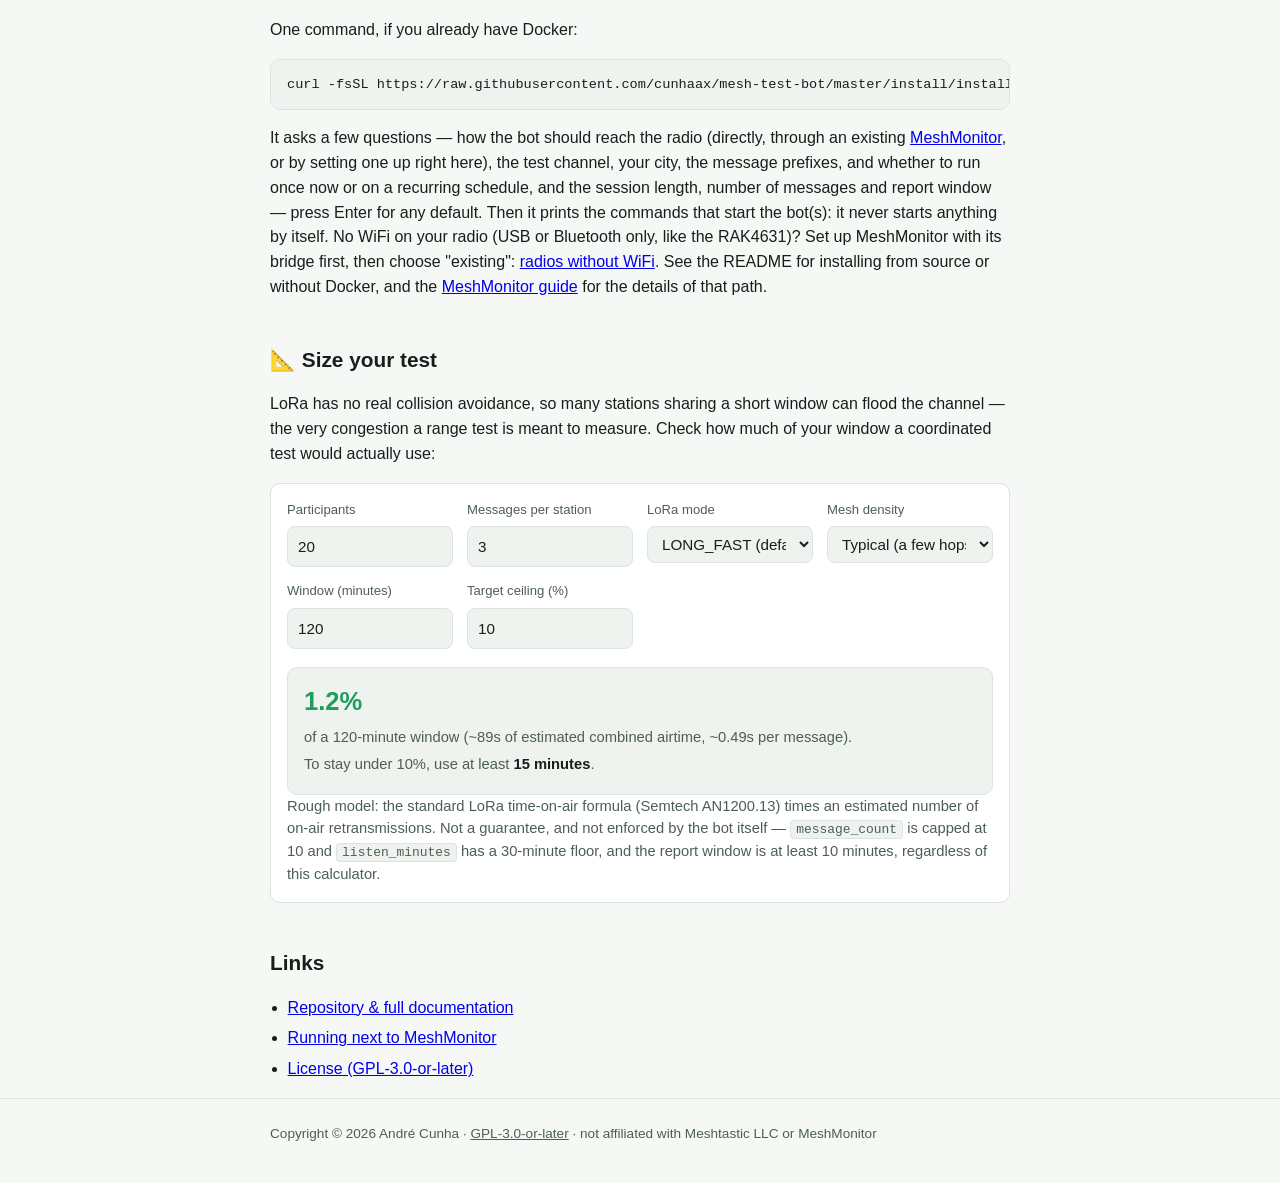
==== commit 7a03d9b7: "Point no-WiFi users at MeshMonitor's bridges and the installer's 'existing' mode Hint in the install" ====
--- a/docs/index.html
+++ b/docs/index.html
@@ -98,6 +98,9 @@
   here), the test channel, your city, the message prefixes, and whether to run once now
   or on a recurring schedule, and the session length, number of messages and report window
   — press Enter for any default. Then it prints the commands that start the bot(s): it never starts anything by itself.
+  No WiFi on your radio (USB or Bluetooth only, like the RAK4631)? Set up MeshMonitor with
+  its bridge first, then choose "existing":
+  <a href="https://github.com/cunhaax/mesh-test-bot/blob/master/docs/no-wifi.md">radios without WiFi</a>.
   See the README for installing from source or without Docker, and the
   <a href="https://github.com/cunhaax/mesh-test-bot/blob/master/docs/meshmonitor.md">MeshMonitor guide</a>
   for the details of that path.</p>
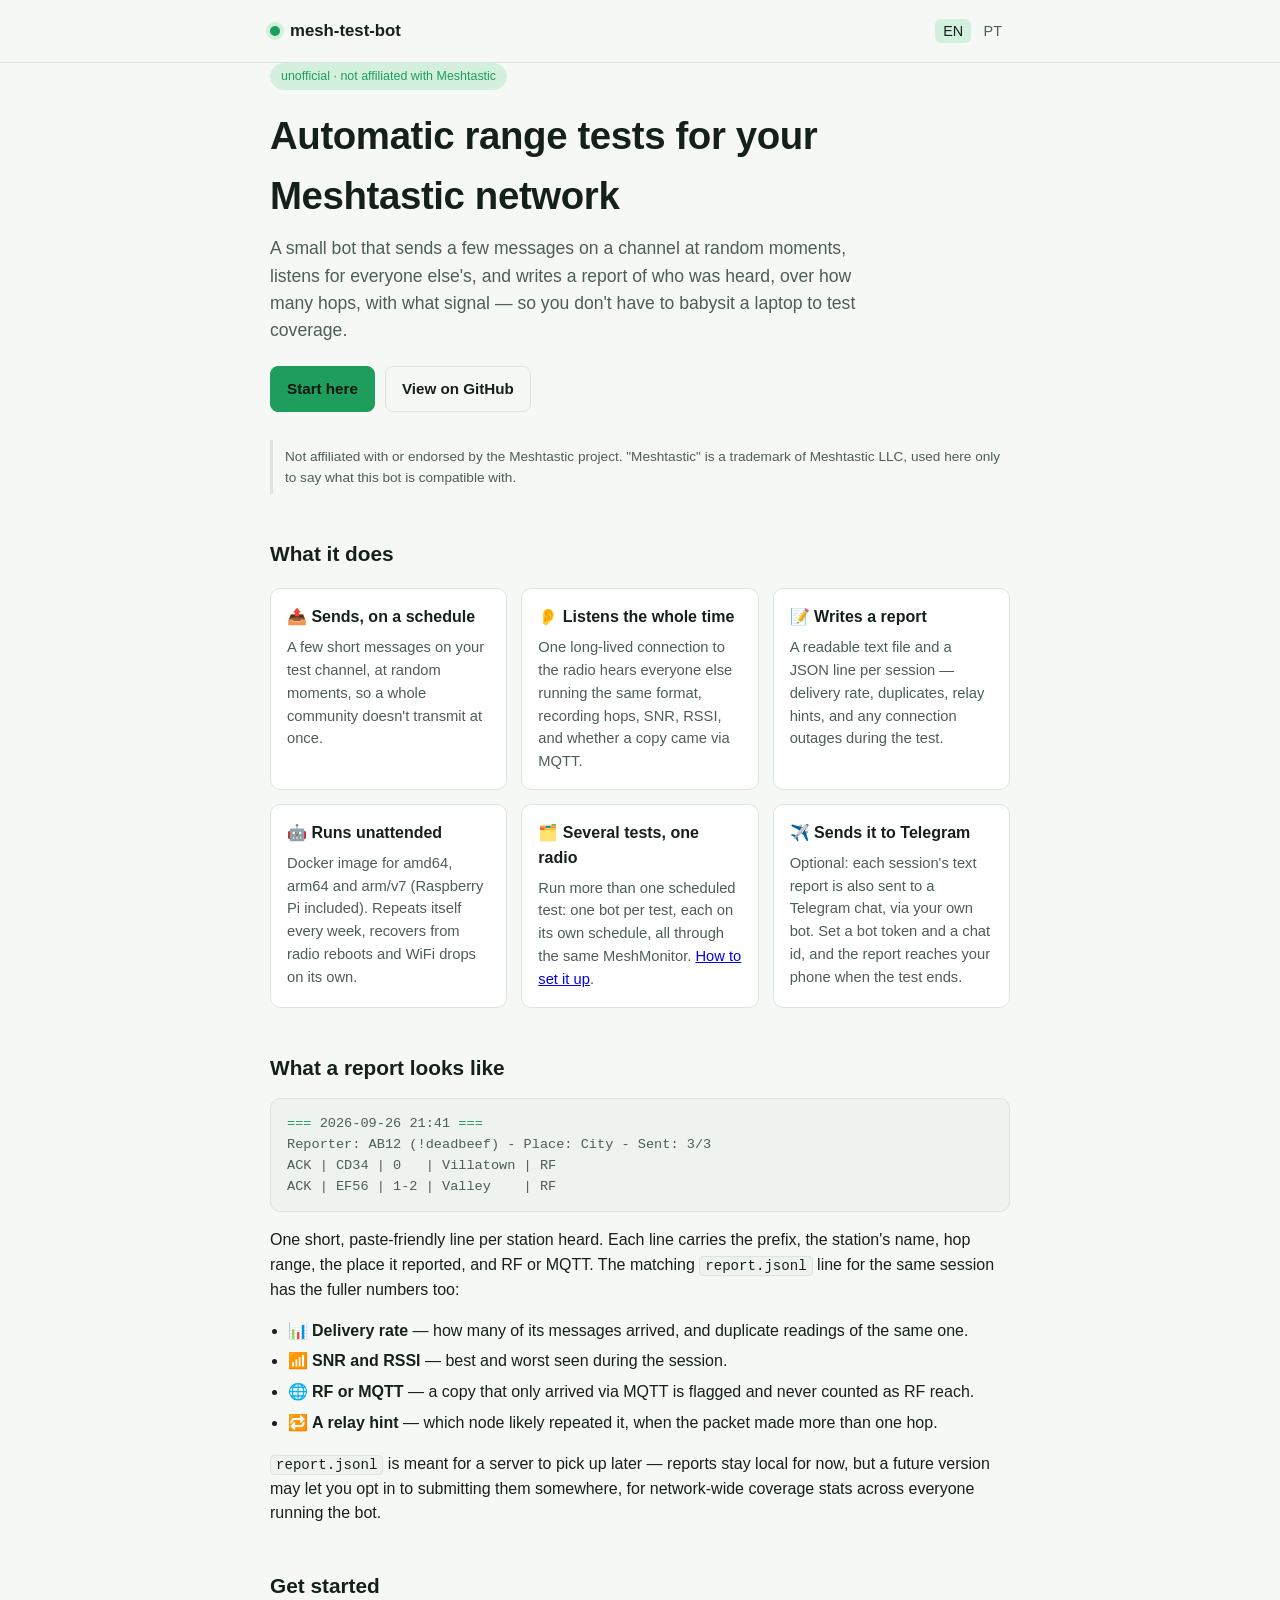
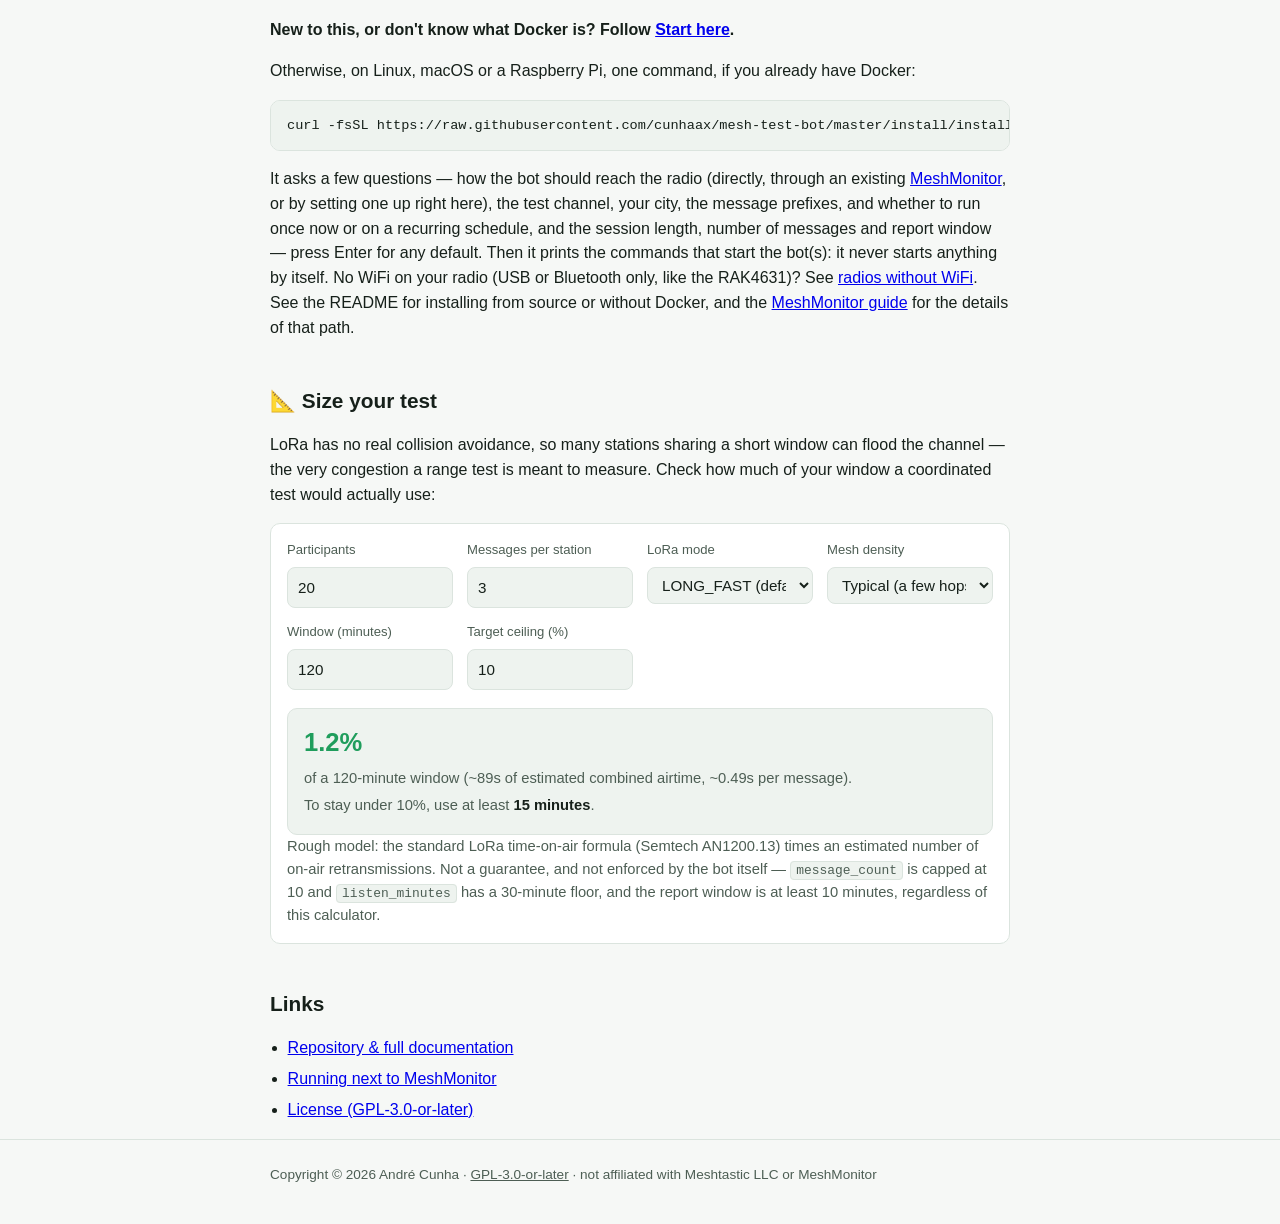
==== commit 6ba27b78: "Add a Start here page and a single compose file for Bluetooth radios Non-technical users had no path" ====
--- a/docs/index.html
+++ b/docs/index.html
@@ -28,7 +28,7 @@
       what signal — so you don't have to babysit a laptop to test coverage.
     </p>
     <div class="cta-row">
-      <a class="btn primary" href="https://github.com/cunhaax/mesh-test-bot#quick-install-docker-no-git">Quick install</a>
+      <a class="btn primary" href="start.html">Start here</a>
       <a class="btn ghost" href="https://github.com/cunhaax/mesh-test-bot">View on GitHub</a>
     </div>
     <p class="disclaimer">
@@ -91,15 +91,15 @@
   somewhere, for network-wide coverage stats across everyone running the bot.</p>
 
   <h2>Get started</h2>
-  <p>One command, if you already have Docker:</p>
+  <p><strong>New to this, or don't know what Docker is? Follow <a href="start.html">Start here</a>.</strong></p>
+  <p>Otherwise, on Linux, macOS or a Raspberry Pi, one command, if you already have Docker:</p>
   <pre><code>curl -fsSL https://raw.githubusercontent.com/cunhaax/mesh-test-bot/master/install/install.sh | sh</code></pre>
   <p>It asks a few questions — how the bot should reach the radio (directly, through an
   existing <a href="https://meshmonitor.org">MeshMonitor</a>, or by setting one up right
   here), the test channel, your city, the message prefixes, and whether to run once now
   or on a recurring schedule, and the session length, number of messages and report window
   — press Enter for any default. Then it prints the commands that start the bot(s): it never starts anything by itself.
-  No WiFi on your radio (USB or Bluetooth only, like the RAK4631)? Set up MeshMonitor with
-  its bridge first, then choose "existing":
+  No WiFi on your radio (USB or Bluetooth only, like the RAK4631)? See
   <a href="https://github.com/cunhaax/mesh-test-bot/blob/master/docs/no-wifi.md">radios without WiFi</a>.
   See the README for installing from source or without Docker, and the
   <a href="https://github.com/cunhaax/mesh-test-bot/blob/master/docs/meshmonitor.md">MeshMonitor guide</a>
--- a/docs/assets/style.css
+++ b/docs/assets/style.css
@@ -214,6 +214,22 @@
 }
 ul.plain li { margin: 6px 0; }
 
+details.path {
+  background: var(--panel);
+  border: 1px solid var(--border);
+  border-radius: var(--radius);
+  padding: 12px 16px;
+  margin: 10px 0;
+}
+
+details.path summary {
+  cursor: pointer;
+  font-weight: 600;
+}
+
+details.path ol { padding-left: 1.3em; }
+details.path li { margin: 10px 0; }
+
 footer {
   border-top: 1px solid var(--border);
   padding: 24px 0 40px;
